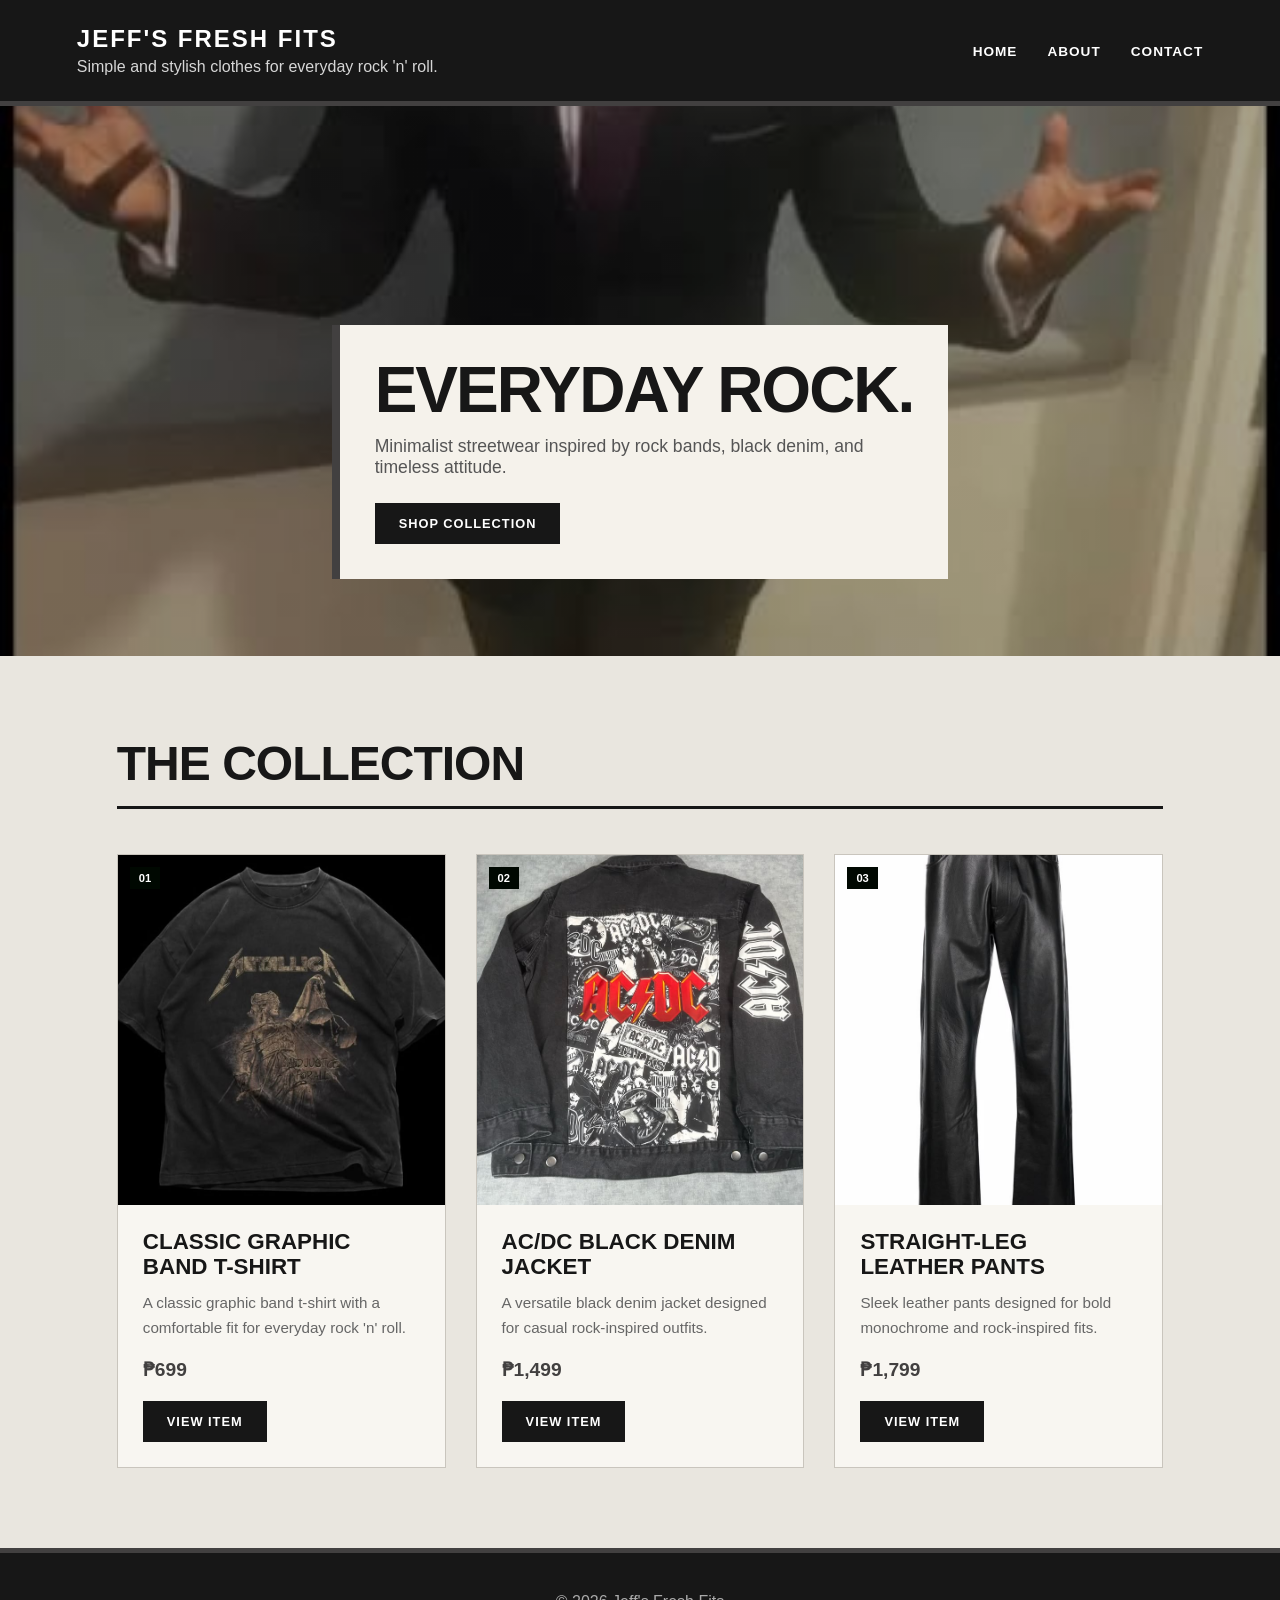
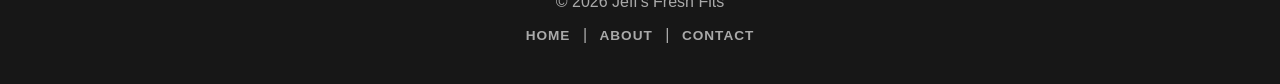
==== index.html @ e6da26e6 "fixed the classic band t shirt pic" ====
<!DOCTYPE html>
<html lang="en">

<head>
    <meta charset="UTF-8">
    <meta name="viewport" content="width=device-width, initial-scale=1.0">

    <title>Jeff's Fresh Fits</title>

    <style>
        * {
            margin: 0;
            padding: 0;
            box-sizing: border-box;
        }

        body {
            background: #e9e6df;
            color: #171717;
            font-family: Arial, Helvetica, sans-serif;
        }

        header {
            background: #171717;
            color: white;
            padding: 25px 6%;
            display: flex;
            align-items: center;
            justify-content: space-between;
            border-bottom: 5px solid #424040;
        }

        .brand h1 {
            font-size: 1.5rem;
            letter-spacing: 2px;
            text-transform: uppercase;
            margin:0
        }

        .brand p {
           text-align: center;
             color: #d6d6d6;
             margin: 5px 0 0;
             color:#d6d6d6
        }

        nav ul {
            list-style: none;
            display: flex;
            gap: 30px;
        }

        nav a {
            color: white;
            text-decoration: none;
            font-size: 0.85rem;
            font-weight: bold;
            text-transform: uppercase;
            letter-spacing: 1px;
        }

        nav a:hover {
            color: #424040;
        }
      
        .hero {
            min-height: 550px;
            background-image:
                linear-gradient(
                    rgba(0, 0, 0, 0.35),
                    rgba(0, 0, 0, 0.35)
                ),
                url("clothes.jpg");
            background-size: cover;
            background-position: center;
            display: flex;
            align-items: flex-end;
            padding: 6%;
            
        }

        .hero-text {
            background: #f5f2eb;
            margin: 0% auto;
            padding: 35px;
            max-width: 620px;
            border-left: 8px solid #424040;
        }

        .hero-text h2 {
            font-size: 4rem;
            line-height: 0.95;
            text-transform: uppercase;
            letter-spacing: -2px;
            margin-bottom: 15px;
        }

        .hero-text p {
            color: #555;
            font-size: 1.1rem;
            margin-bottom: 25px;
            max-width: 500px;
        }

        .btn {
            display: inline-block;

            background: #171717;
            color: white;

            padding: 13px 24px;

            text-decoration: none;

            text-transform: uppercase;
            font-size: 0.8rem;
            font-weight: bold;
            letter-spacing: 1px;

            transition: 0.2s;
        }

        .btn:hover {
            background: #424040;
        }


        main {
            max-width: 1200px;
            margin: auto;
            padding: 80px 6%;
        }

        .section-title {
            font-size: 3rem;
            text-transform: uppercase;
            letter-spacing: -1px;
            margin-bottom: 45px;
            border-bottom: 3px solid #171717;
            padding-bottom: 15px;
        }


        .products {
            display: grid;

            grid-template-columns:
                repeat(3, 1fr);

            gap: 30px;
        }

        .card {
            background: #f8f6f1;
            border: 1px solid #c9c5bd;
            position: relative;
            transition: 0.25s;
        }
        .card:hover {
            transform: translateY(-7px);
            box-shadow: 8px 8px 0 #424040;
        }
        .card::before {
            content: "01";
            position: absolute;
            top: 12px;
            left: 12px;
            background: #000801;
            color: white;
            padding: 5px 9px;
            font-size: 0.7rem;
            font-weight: bold;
            z-index: 2;
        }
        .card:nth-child(2)::before {
            content: "02";
        }
        .card:nth-child(3)::before {
            content: "03";
        }
        .card img {
            width: 100%;
            height: 350px;
            object-fit: cover;
            display: block;
        }
        .card-content {
            padding: 25px;
        }
        .card-content h3 {
            font-size: 1.4rem;
            text-transform: uppercase;
            line-height: 1.1;
            margin-bottom: 12px;
        }
        .card-content p {
            color: #666;
            font-size: 0.95rem;
            line-height: 1.6;
        }
        .price {
            color: #424040 !important;
            font-size: 1.2rem !important;
            font-weight: bold;
            margin: 15px 0 !important;
        }

        footer {
            background: #171717;
            color: #aaa;
            padding: 40px 6%;
            text-align: center;
            border-top: 5px solid #424040;
        }
        footer p {
            margin-bottom: 15px;
        }
        footer nav a {
            color: #aaa;
            margin: 0 8px;
        }
        footer nav a:hover {
            color: #424040;
        }

        @media (max-width: 800px) {

            header {
                flex-direction: column;
                gap: 20px;
            }
            .products {
                grid-template-columns: 1fr;
            }
            .hero {
                min-height: 450px;
                padding: 25px;
            }
            .hero-text {
                padding: 25px;
            }

            .hero-text h2 {
                font-size: 2.8rem;
            }

            .section-title {
                font-size: 2.2rem;
            }

        }

    </style>
</head>


<body>


<header>

    <div class="brand">
        <h1>Jeff's Fresh Fits</h1>
        <p>Simple and stylish clothes for everyday rock 'n' roll.</p>
    </div>

        <nav>

            <ul>

                <li><a href="index.html">Home</a></li>
                <li><a href="about.html">About</a></li>
                <li><a href="contact.html">Contact</a></li>

            </ul>

        </nav>

    </header>

    <section class="hero">

        <div class="hero-text">

            <h2>Everyday Rock.</h2>
            <p>
                Minimalist streetwear inspired by rock bands,
                black denim, and timeless attitude.
            </p>
            <a href="#shop" class="btn">
                Shop Collection
            </a>

        </div>

    </section>

    <main>

        <h2 class="section-title" id="shop">
            The Collection
        </h2>

        <section class="products">

            <article class="card">
                    <img src="images/band.jpg"
                    alt="Classic Graphic Band T-Shirt"
                >

                <div class="card-content">

                    <h3>
                        Classic Graphic Band T-Shirt
                    </h3>
                    <p>
                        A classic graphic band t-shirt with
                        a comfortable fit for everyday
                        rock 'n' roll.
                    </p>
                    <p class="price">
                        ₱699
                    </p>
                    <a href="products/graphic-band-shirt.html" class="btn">
                        View Item
                    </a>

                </div>

            </article>

            <article class="card">
                <img
                    src="images/Denim.jpg"
                    alt="AC/DC Black Denim Jacket"
                >
                <div class="card-content">
                    <h3>
                        AC/DC Black Denim Jacket
                    </h3>
                    <p>
                        A versatile black denim jacket
                        designed for casual rock-inspired
                        outfits.
                    </p>
                    <p class="price">
                        ₱1,499
                    </p>
                    <a href="products/acdc-denim-jacket.html" class="btn">
                        View Item
                    </a>

                </div>

            </article>

            <article class="card">

                <img
                    src="images/pants.jpg"
                    alt="Straight-Leg Leather Pants"
                >

                <div class="card-content">

                    <h3>
                        Straight-Leg Leather Pants
                    </h3>
                    <p>
                        Sleek leather pants designed for
                        bold monochrome and rock-inspired
                        fits.
                    </p>
                    <p class="price">
                        ₱1,799
                    </p>
                    <a href="products/leather-pants.html" class="btn">
                        View Item
                    </a>

                </div>

            </article>

        </section>

    </main>

    <footer>

        <p>
            © 2026 Jeff's Fresh Fits
        </p>

        <nav>
            <a href="index.html">Home</a> |
            <a href="about.html">About</a> |
            <a href="contact.html">Contact</a>
        </nav>

    </footer>
</body>
</html>
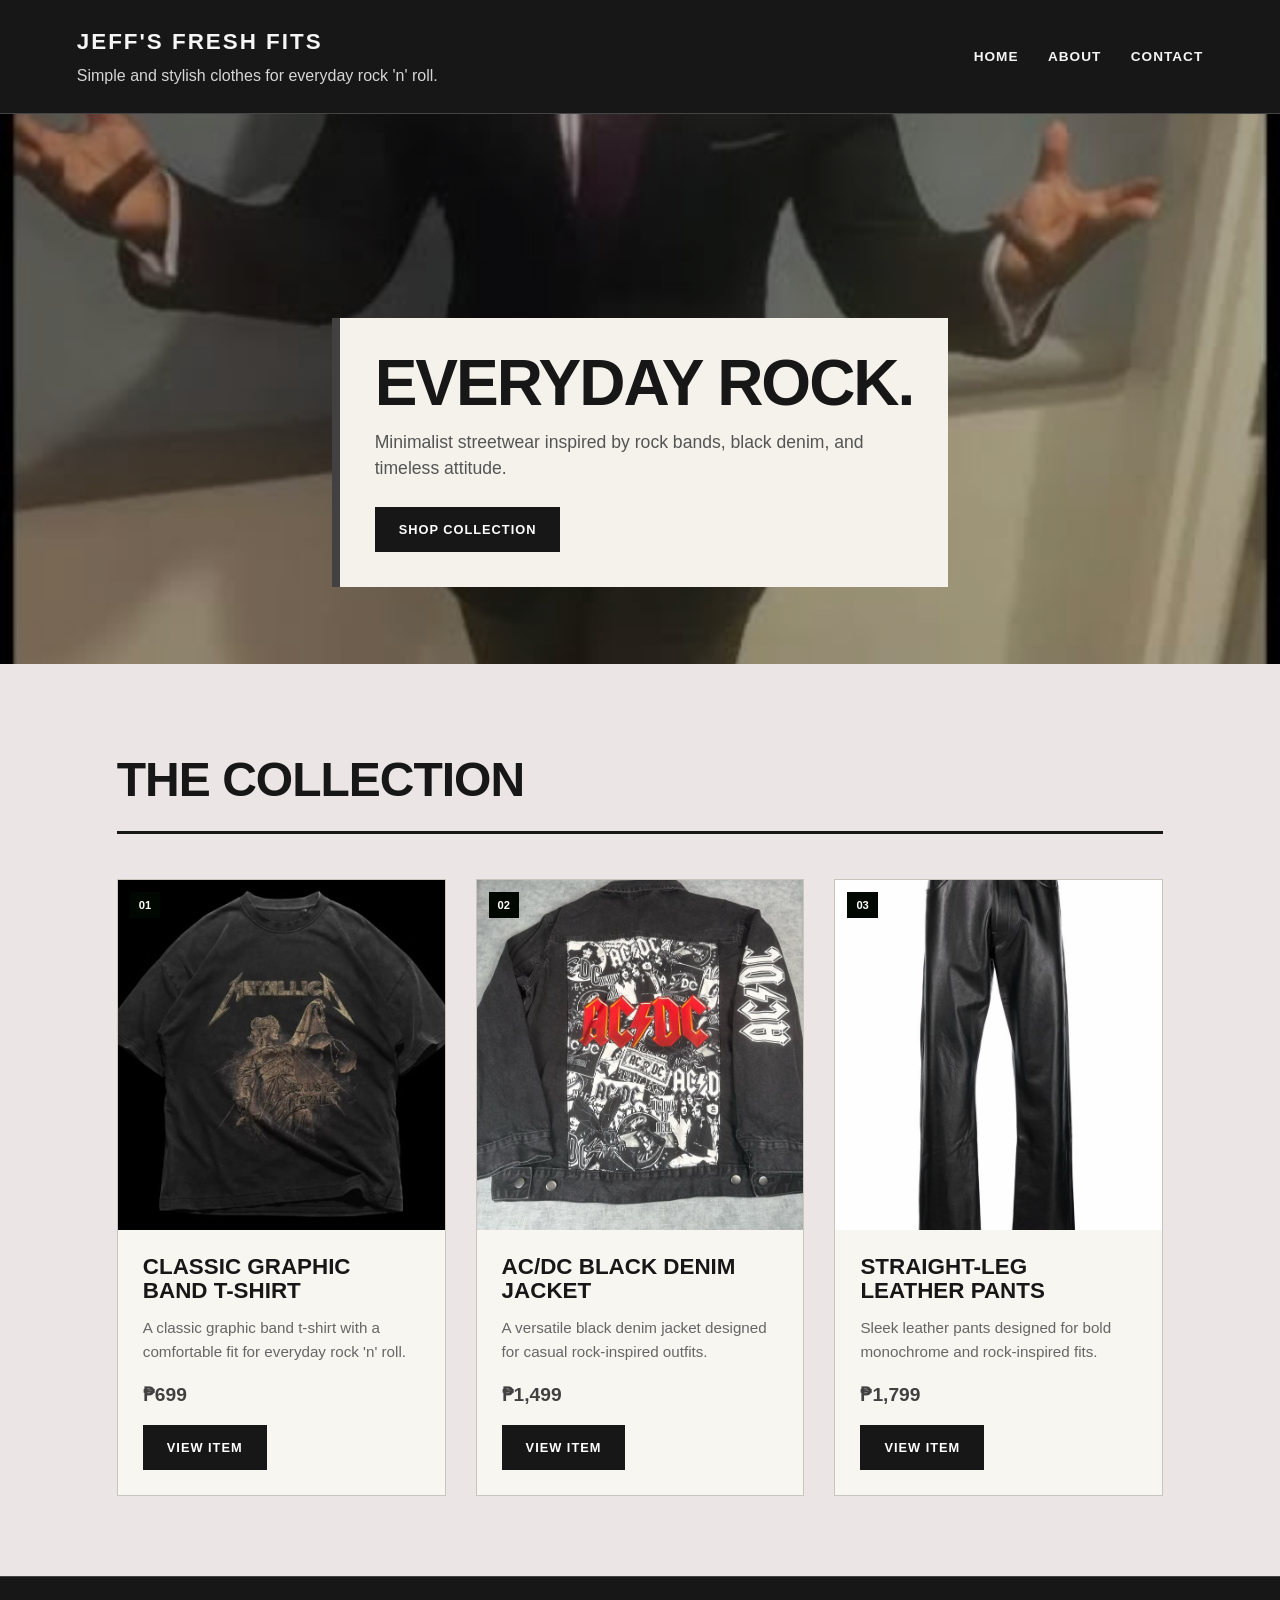
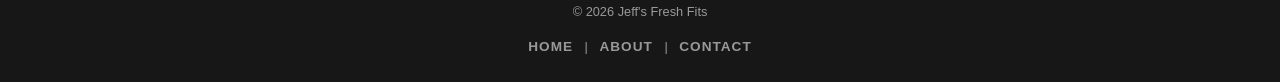
==== commit f3537ecd: "added stylesheet and transferred all css in the stylesheet" ====
--- a/index.html
+++ b/index.html
@@ -6,251 +6,9 @@
     <meta name="viewport" content="width=device-width, initial-scale=1.0">
 
     <title>Jeff's Fresh Fits</title>
+    
+    <link rel="stylesheet" href="style.css">
 
-    <style>
-        * {
-            margin: 0;
-            padding: 0;
-            box-sizing: border-box;
-        }
-
-        body {
-            background: #e9e6df;
-            color: #171717;
-            font-family: Arial, Helvetica, sans-serif;
-        }
-
-        header {
-            background: #171717;
-            color: white;
-            padding: 25px 6%;
-            display: flex;
-            align-items: center;
-            justify-content: space-between;
-            border-bottom: 5px solid #424040;
-        }
-
-        .brand h1 {
-            font-size: 1.5rem;
-            letter-spacing: 2px;
-            text-transform: uppercase;
-            margin:0
-        }
-
-        .brand p {
-           text-align: center;
-             color: #d6d6d6;
-             margin: 5px 0 0;
-             color:#d6d6d6
-        }
-
-        nav ul {
-            list-style: none;
-            display: flex;
-            gap: 30px;
-        }
-
-        nav a {
-            color: white;
-            text-decoration: none;
-            font-size: 0.85rem;
-            font-weight: bold;
-            text-transform: uppercase;
-            letter-spacing: 1px;
-        }
-
-        nav a:hover {
-            color: #424040;
-        }
-      
-        .hero {
-            min-height: 550px;
-            background-image:
-                linear-gradient(
-                    rgba(0, 0, 0, 0.35),
-                    rgba(0, 0, 0, 0.35)
-                ),
-                url("clothes.jpg");
-            background-size: cover;
-            background-position: center;
-            display: flex;
-            align-items: flex-end;
-            padding: 6%;
-            
-        }
-
-        .hero-text {
-            background: #f5f2eb;
-            margin: 0% auto;
-            padding: 35px;
-            max-width: 620px;
-            border-left: 8px solid #424040;
-        }
-
-        .hero-text h2 {
-            font-size: 4rem;
-            line-height: 0.95;
-            text-transform: uppercase;
-            letter-spacing: -2px;
-            margin-bottom: 15px;
-        }
-
-        .hero-text p {
-            color: #555;
-            font-size: 1.1rem;
-            margin-bottom: 25px;
-            max-width: 500px;
-        }
-
-        .btn {
-            display: inline-block;
-
-            background: #171717;
-            color: white;
-
-            padding: 13px 24px;
-
-            text-decoration: none;
-
-            text-transform: uppercase;
-            font-size: 0.8rem;
-            font-weight: bold;
-            letter-spacing: 1px;
-
-            transition: 0.2s;
-        }
-
-        .btn:hover {
-            background: #424040;
-        }
-
-
-        main {
-            max-width: 1200px;
-            margin: auto;
-            padding: 80px 6%;
-        }
-
-        .section-title {
-            font-size: 3rem;
-            text-transform: uppercase;
-            letter-spacing: -1px;
-            margin-bottom: 45px;
-            border-bottom: 3px solid #171717;
-            padding-bottom: 15px;
-        }
-
-
-        .products {
-            display: grid;
-
-            grid-template-columns:
-                repeat(3, 1fr);
-
-            gap: 30px;
-        }
-
-        .card {
-            background: #f8f6f1;
-            border: 1px solid #c9c5bd;
-            position: relative;
-            transition: 0.25s;
-        }
-        .card:hover {
-            transform: translateY(-7px);
-            box-shadow: 8px 8px 0 #424040;
-        }
-        .card::before {
-            content: "01";
-            position: absolute;
-            top: 12px;
-            left: 12px;
-            background: #000801;
-            color: white;
-            padding: 5px 9px;
-            font-size: 0.7rem;
-            font-weight: bold;
-            z-index: 2;
-        }
-        .card:nth-child(2)::before {
-            content: "02";
-        }
-        .card:nth-child(3)::before {
-            content: "03";
-        }
-        .card img {
-            width: 100%;
-            height: 350px;
-            object-fit: cover;
-            display: block;
-        }
-        .card-content {
-            padding: 25px;
-        }
-        .card-content h3 {
-            font-size: 1.4rem;
-            text-transform: uppercase;
-            line-height: 1.1;
-            margin-bottom: 12px;
-        }
-        .card-content p {
-            color: #666;
-            font-size: 0.95rem;
-            line-height: 1.6;
-        }
-        .price {
-            color: #424040 !important;
-            font-size: 1.2rem !important;
-            font-weight: bold;
-            margin: 15px 0 !important;
-        }
-
-        footer {
-            background: #171717;
-            color: #aaa;
-            padding: 40px 6%;
-            text-align: center;
-            border-top: 5px solid #424040;
-        }
-        footer p {
-            margin-bottom: 15px;
-        }
-        footer nav a {
-            color: #aaa;
-            margin: 0 8px;
-        }
-        footer nav a:hover {
-            color: #424040;
-        }
-
-        @media (max-width: 800px) {
-
-            header {
-                flex-direction: column;
-                gap: 20px;
-            }
-            .products {
-                grid-template-columns: 1fr;
-            }
-            .hero {
-                min-height: 450px;
-                padding: 25px;
-            }
-            .hero-text {
-                padding: 25px;
-            }
-
-            .hero-text h2 {
-                font-size: 2.8rem;
-            }
-
-            .section-title {
-                font-size: 2.2rem;
-            }
-
-        }
-
-    </style>
 </head>
 
 
--- a/style.css
+++ b/style.css
@@ -0,0 +1,879 @@
+/* VARIABLES */
+
+:root {
+    --brand-color: #c7a77b;
+    --dark-ink: #171717;
+    --muted-grey: #999999;
+    --light-background: #ebe5e5;
+    --card-background: #1c1c1c;
+    --border-color: #444444;
+    --light-text: #f5f5f5;
+}
+
+
+/*BASE STYLES */
+
+* {
+    box-sizing: border-box;
+    margin: 0;
+    padding: 0;
+}
+
+html {
+    line-height: 1.5;
+}
+
+body {
+    margin: 0;
+    font-family: Arial, Helvetica, sans-serif;
+    background: var(--light-background);
+    color: var(--dark-ink);
+}
+
+img {
+    max-width: 100%;
+}
+
+a {
+    text-decoration: none;
+}
+
+
+/*HEADER & NAVIGATION*/
+
+header {
+    background: var(--dark-ink);
+    color: var(--light-text);
+    padding: 25px 6%;
+    border-bottom: 1px solid var(--border-color);
+    display: flex;
+    justify-content: space-between;
+    align-items: center;
+}
+
+header h1,
+.brand h1 {
+    margin: 0;
+    font-size: 1.4rem;
+    letter-spacing: 2px;
+    text-transform: uppercase;
+}
+
+.brand p {
+    text-align: center;
+    color: #d6d6d6;
+    margin: 5px 0 0;
+}
+
+nav ul {
+    list-style: none;
+    padding: 0;
+    margin: 0;
+}
+
+nav li {
+    display: inline-block;
+    margin-left: 25px;
+}
+
+nav a {
+    color: var(--light-text);
+    text-decoration: none;
+    font-size: 0.85rem;
+    font-weight: bold;
+    letter-spacing: 1px;
+    text-transform: uppercase;
+}
+
+nav a:hover {
+    color: var(--brand-color);
+}
+
+
+/* MAIN LAYOUT*/
+
+main {
+    max-width: 1200px;
+    margin: 0 auto;
+    padding: 80px 6%;
+}
+
+
+/*HOME PAGE*/
+
+.hero {
+    min-height: 550px;
+    background-image:
+        linear-gradient(
+            rgba(0, 0, 0, 0.35),
+            rgba(0, 0, 0, 0.35)
+        ),
+        url("clothes.jpg");
+    background-size: cover;
+    background-position: center;
+    display: flex;
+    align-items: flex-end;
+    padding: 6%;
+}
+
+.hero-text {
+    background: #f5f2eb;
+    margin: 0 auto;
+    padding: 35px;
+    max-width: 620px;
+    border-left: 8px solid #424040;
+}
+
+.hero-text h2 {
+    font-size: 4rem;
+    line-height: 0.95;
+    text-transform: uppercase;
+    letter-spacing: -2px;
+    margin-bottom: 15px;
+}
+
+.hero-text p {
+    color: #555;
+    font-size: 1.1rem;
+    margin-bottom: 25px;
+    max-width: 500px;
+}
+
+.btn {
+    display: inline-block;
+    background: var(--dark-ink);
+    color: white;
+    padding: 13px 24px;
+    text-decoration: none;
+    text-transform: uppercase;
+    font-size: 0.8rem;
+    font-weight: bold;
+    letter-spacing: 1px;
+    transition: 0.2s;
+}
+
+.btn:hover {
+    background: #424040;
+}
+
+.section-title {
+    font-size: 3rem;
+    text-transform: uppercase;
+    letter-spacing: -1px;
+    margin-bottom: 45px;
+    border-bottom: 3px solid var(--dark-ink);
+    padding-bottom: 15px;
+}
+
+
+/*PRODUCT CARDS */
+
+.products {
+    margin-top: 30px;
+}
+
+.products h2 {
+    text-align: center;
+    font-size: 2.5rem;
+    text-transform: uppercase;
+    letter-spacing: 3px;
+    margin-bottom: 40px;
+}
+
+.products .card {
+    background: #f8f6f1;
+    border: 1px solid #c9c5bd;
+    position: relative;
+    transition: 0.25s;
+}
+
+.products {
+    display: grid;
+    grid-template-columns: repeat(3, 1fr);
+    gap: 30px;
+}
+
+.card:hover {
+    transform: translateY(-7px);
+    box-shadow: 8px 8px 0 #424040;
+}
+
+.card::before {
+    content: "01";
+    position: absolute;
+    top: 12px;
+    left: 12px;
+    background: #000801;
+    color: white;
+    padding: 5px 9px;
+    font-size: 0.7rem;
+    font-weight: bold;
+    z-index: 2;
+}
+
+.card:nth-child(2)::before {
+    content: "02";
+}
+
+.card:nth-child(3)::before {
+    content: "03";
+}
+
+.card img {
+    width: 100%;
+    height: 350px;
+    object-fit: cover;
+    display: block;
+}
+
+.card-content {
+    padding: 25px;
+}
+
+.card-content h3 {
+    font-size: 1.4rem;
+    text-transform: uppercase;
+    line-height: 1.1;
+    margin-bottom: 12px;
+}
+
+.card-content p {
+    color: #666;
+    font-size: 0.95rem;
+    line-height: 1.6;
+}
+
+.price {
+    color: #424040 !important;
+    font-size: 1.2rem !important;
+    font-weight: bold;
+    margin: 15px 0 !important;
+}
+
+
+/*ABOUT PAGE*/
+
+.intro {
+    text-align: center;
+    margin-bottom: 70px;
+}
+
+.intro h2 {
+    font-size: 4rem;
+    letter-spacing: 4px;
+    text-transform: uppercase;
+    margin-bottom: 15px;
+    color: #141414;
+}
+
+.intro p {
+    color: #141414;
+    font-size: 1rem;
+    letter-spacing: 1px;
+}
+
+.about-me {
+    display: grid;
+    grid-template-columns: 40% 60%;
+    background: var(--card-background);
+    border: 1px solid var(--border-color);
+    margin-bottom: 60px;
+}
+
+.photo {
+    padding: 25px;
+}
+
+.photo img {
+    width: 100%;
+    height: 500px;
+    object-fit: cover;
+    object-position: center;
+    display: block;
+}
+
+.bio {
+    padding: 25px;
+}
+
+.bio h3 {
+    font-size: 2rem;
+    text-transform: uppercase;
+    letter-spacing: 2px;
+    margin-bottom: 20px;
+    color: var(--light-text);
+}
+
+.bio p {
+    color: #aaa;
+    line-height: 1.8;
+    margin-bottom: 15px;
+}
+
+.story {
+    background: var(--card-background);
+    border: 1px solid var(--border-color);
+    padding: 50px;
+    margin-bottom: 50px;
+}
+
+.story h3 {
+    font-size: 1.5rem;
+    text-transform: uppercase;
+    letter-spacing: 2px;
+    margin-bottom: 20px;
+    color: var(--light-text);
+}
+
+.story p {
+    color: #aaa;
+    line-height: 1.8;
+    margin-bottom: 15px;
+}
+
+.values {
+    display: grid;
+    grid-template-columns: repeat(3, 1fr);
+    gap: 20px;
+}
+
+.value {
+    border-top: 1px solid #555;
+    padding: 25px 10px;
+}
+
+.value h3 {
+    font-size: 1rem;
+    text-transform: uppercase;
+    letter-spacing: 2px;
+    margin-bottom: 12px;
+}
+
+.value p {
+    color: #999;
+    line-height: 1.6;
+    font-size: 0.9rem;
+}
+
+.closing {
+    text-align: center;
+    margin-top: 80px;
+    padding: 50px 20px;
+    border-top: 1px solid #333;
+}
+
+.closing h3 {
+    font-size: 1.7rem;
+    text-transform: uppercase;
+    letter-spacing: 2px;
+    margin-bottom: 15px;
+}
+
+.closing p {
+    color: #999;
+    max-width: 600px;
+    margin: 0 auto 25px;
+    line-height: 1.6;
+}
+
+.closing a {
+    display: inline-block;
+    background: #f2f2f2;
+    color: var(--dark-ink);
+    padding: 13px 25px;
+    font-size: 0.8rem;
+    font-weight: bold;
+    letter-spacing: 1px;
+}
+
+.closing a:hover {
+    background: #ccc;
+}
+
+
+/*CONTACT PAGE*/
+
+.contact-card {
+    background: var(--card-background);
+    border: 1px solid var(--border-color);
+    padding: 50px;
+    max-width: 800px;
+    margin: 0 auto;
+    color: var(--light-text);
+}
+
+.contact-card h3 {
+    font-size: 1.4rem;
+    text-transform: uppercase;
+    letter-spacing: 2px;
+    margin-bottom: 10px;
+}
+
+.contact-card .description {
+    color: var(--muted-grey);
+    line-height: 1.6;
+    margin-bottom: 35px;
+}
+
+.details {
+    display: grid;
+    grid-template-columns: 1fr 1fr;
+    gap: 25px;
+}
+
+.detail {
+    border-top: 1px solid #f3f0f0;
+    padding-top: 18px;
+}
+
+.detail h4 {
+    font-size: 0.75rem;
+    letter-spacing: 2px;
+    color: var(--muted-grey);
+    margin-bottom: 8px;
+    text-transform: uppercase;
+}
+
+.detail p {
+    font-size: 1rem;
+}
+
+.detail a {
+    color: white;
+    text-decoration: none;
+}
+
+.detail a:hover {
+    color: #aaa;
+}
+
+.message {
+    text-align: center;
+    margin-top: 100px;
+    padding: 45px 20px;
+    border-top: 1px solid #333;
+}
+
+.message h3 {
+    font-size: 1.5rem;
+    color: #202020;
+    text-transform: uppercase;
+    letter-spacing: 2px;
+    margin-bottom: 15px;
+}
+
+.message p {
+    color: #202020;
+    line-height: 1.6;
+    max-width: 600px;
+    margin: 0 auto 25px;
+}
+
+.message a {
+    display: inline-block;
+    background: var(--dark-ink);
+    color: #f7f4f4;
+    text-decoration: none;
+    padding: 13px 25px;
+    font-size: 0.8rem;
+    font-weight: bold;
+    letter-spacing: 1px;
+}
+
+.message a:hover {
+    background: #474646;
+}
+
+
+/*FORMS*/
+
+form {
+    max-width: 700px;
+    margin: 40px auto;
+}
+
+fieldset {
+    background: var(--card-background);
+    border: 1px solid var(--border-color);
+    padding: 50px 35px 35px;
+}
+
+legend {
+    color: white;
+    background: var(--card-background);
+    padding: 0 10px;
+    font-size: 1.1rem;
+    font-weight: bold;
+    letter-spacing: 2px;
+    text-transform: uppercase;
+}
+
+label {
+    display: block;
+    color: white;
+    font-size: 0.85rem;
+    font-weight: bold;
+    letter-spacing: 1px;
+    margin-top: 20px;
+    margin-bottom: 8px;
+}
+
+input,
+select,
+textarea {
+    width: 100%;
+    padding: 13px;
+    border: 1px solid #555;
+    background: #f5f5f5;
+    color: var(--dark-ink);
+    font-family: Arial, Helvetica, sans-serif;
+    font-size: 0.95rem;
+}
+
+textarea {
+    resize: vertical;
+    min-height: 150px;
+}
+
+button {
+    margin-top: 25px;
+    padding: 14px 28px;
+    background: #f2f2f2;
+    color: var(--dark-ink);
+    border: none;
+    font-size: 0.8rem;
+    font-weight: bold;
+    letter-spacing: 1px;
+    cursor: pointer;
+}
+
+button:hover {
+    background: #ccc;
+}
+
+
+/*PRODUCT DETAIL PAGES*/
+
+.product-intro {
+    text-align: center;
+    margin-bottom: 50px;
+}
+
+.product-intro h2 {
+    font-size: 3.5rem;
+    letter-spacing: 4px;
+    text-transform: uppercase;
+    margin-bottom: 15px;
+}
+
+.product-intro p {
+    color: #555;
+    letter-spacing: 1px;
+}
+
+.product-photo {
+    margin-bottom: 50px;
+}
+
+.product-photo img {
+    width: 100%;
+    height: 550px;
+    object-fit: cover;
+    display: block;
+}
+
+.description {
+    max-width: 750px;
+    margin: 0 auto 60px;
+}
+
+.description h2,
+.details h2 {
+    font-size: 1.5rem;
+    text-transform: uppercase;
+    letter-spacing: 2px;
+    margin-bottom: 20px;
+}
+
+.description p {
+    color: #555;
+    line-height: 1.9;
+    margin-bottom: 18px;
+}
+
+.details {
+    display: block;
+    margin-bottom: 60px;
+}
+
+.details h2 {
+    font-size: 1.5rem;
+    text-transform: uppercase;
+    letter-spacing: 2px;
+    margin-bottom: 25px;
+}
+
+table {
+    width: 100%;
+    border-collapse: collapse;
+    background: white;
+}
+
+th,
+td {
+    border: 1px solid #bbb;
+    padding: 18px;
+    text-align: left;
+}
+
+th {
+    background: var(--dark-ink);
+    color: white;
+    text-transform: uppercase;
+    letter-spacing: 1px;
+    font-size: 0.8rem;
+}
+
+td {
+    color: #444;
+}
+
+.back {
+    text-align: center;
+    border-top: 1px solid #aaa;
+    padding-top: 40px;
+}
+
+.back a {
+    display: inline-block;
+    background: var(--dark-ink);
+    color: white;
+    text-decoration: none;
+    padding: 13px 25px;
+    font-size: 0.8rem;
+    font-weight: bold;
+    letter-spacing: 1px;
+}
+
+.back a:hover {
+    background: #444;
+}
+
+
+/*ORDER FORM*/
+
+.order-form {
+    max-width: 850px;
+    margin: 70px auto 40px;
+    padding: 50px;
+    background: var(--card-background);
+    border: 1px solid var(--border-color);
+}
+
+.order-form h2 {
+    color: var(--light-text);
+    font-size: 1.8rem;
+    text-transform: uppercase;
+    letter-spacing: 2px;
+    margin-bottom: 12px;
+}
+
+.order-form > p {
+    color: var(--muted-grey);
+    line-height: 1.7;
+    margin-bottom: 35px;
+}
+
+.order-form > form > label {
+    display: block;
+    color: var(--light-text);
+    font-size: 0.85rem;
+    font-weight: bold;
+    letter-spacing: 1px;
+    margin-bottom: 8px;
+    margin-top: 25px;
+}
+
+.order-form input[type="number"],
+.order-form input[type="email"] {
+    width: 100%;
+    padding: 13px;
+    background: #f5f5f5;
+    color: var(--dark-ink);
+    border: 1px solid #555;
+    font-family: Arial, Helvetica, sans-serif;
+}
+
+.order-form fieldset {
+    border: 1px solid var(--border-color);
+    padding: 25px;
+    margin-top: 30px;
+}
+
+.order-form legend {
+    color: var(--light-text);
+    padding: 0 10px;
+    font-size: 0.9rem;
+    font-weight: bold;
+    text-transform: uppercase;
+    letter-spacing: 1px;
+}
+
+.order-form fieldset label {
+    display: block;
+    color: #aaa;
+    margin: 15px 0;
+    line-height: 1.5;
+}
+
+.order-form input[type="radio"],
+.order-form input[type="checkbox"] {
+    width: auto;
+    margin-right: 10px;
+    accent-color: #f2f2f2;
+}
+
+.order-form input:focus,
+.order-form select:focus,
+.order-form textarea:focus {
+    outline: 2px solid #999;
+}
+
+.order-form button {
+    margin-top: 30px;
+    padding: 14px 25px;
+    background: #f2f2f2;
+    color: var(--dark-ink);
+    border: none;
+    font-size: 0.8rem;
+    font-weight: bold;
+    letter-spacing: 1px;
+    text-transform: uppercase;
+    cursor: pointer;
+}
+
+.order-form button:hover {
+    background: #ccc;
+}
+
+
+/*FOOTER*/
+
+footer {
+    background: var(--dark-ink);
+    color: var(--muted-grey);
+    text-align: center;
+    padding: 25px;
+    border-top: 1px solid var(--border-color);
+    font-size: 0.8rem;
+}
+
+footer p {
+    margin-bottom: 15px;
+}
+
+footer nav a {
+    color: var(--muted-grey);
+    margin: 0 8px;
+}
+
+footer nav a:hover {
+    color: var(--brand-color);
+}
+
+
+/*RESPONSIVE DESIGN*/
+
+@media (max-width: 800px) {
+    header {
+        flex-direction: column;
+        gap: 20px;
+    }
+
+    .products {
+        grid-template-columns: 1fr;
+    }
+
+    .hero {
+        min-height: 450px;
+        padding: 25px;
+    }
+
+    .hero-text {
+        padding: 25px;
+    }
+
+    .hero-text h2 {
+        font-size: 2.8rem;
+    }
+
+    .section-title {
+        font-size: 2.2rem;
+    }
+}
+
+@media (max-width: 700px) {
+    header {
+        padding: 20px;
+        flex-direction: column;
+        gap: 20px;
+    }
+
+    nav ul {
+        text-align: center;
+    }
+
+    nav li {
+        margin-left: 10px;
+        margin-right: 10px;
+    }
+
+    main {
+        padding: 50px 20px;
+    }
+
+    .products h2 {
+        font-size: 2rem;
+    }
+
+    .intro h2 {
+        font-size: 2.7rem;
+    }
+
+    .contact-card {
+        padding: 30px;
+    }
+
+    .details {
+        grid-template-columns: 1fr;
+    }
+
+    .about-me {
+        grid-template-columns: 1fr;
+    }
+
+    .photo img {
+        height: 400px;
+    }
+
+    .story {
+        padding: 30px;
+    }
+
+    .values {
+        grid-template-columns: 1fr;
+    }
+
+    .product-intro h2 {
+        font-size: 2.5rem;
+    }
+
+    .product-photo img {
+        height: 400px;
+    }
+
+    .order-form {
+        padding: 30px 20px;
+        margin: 50px 20px 30px;
+    }
+}
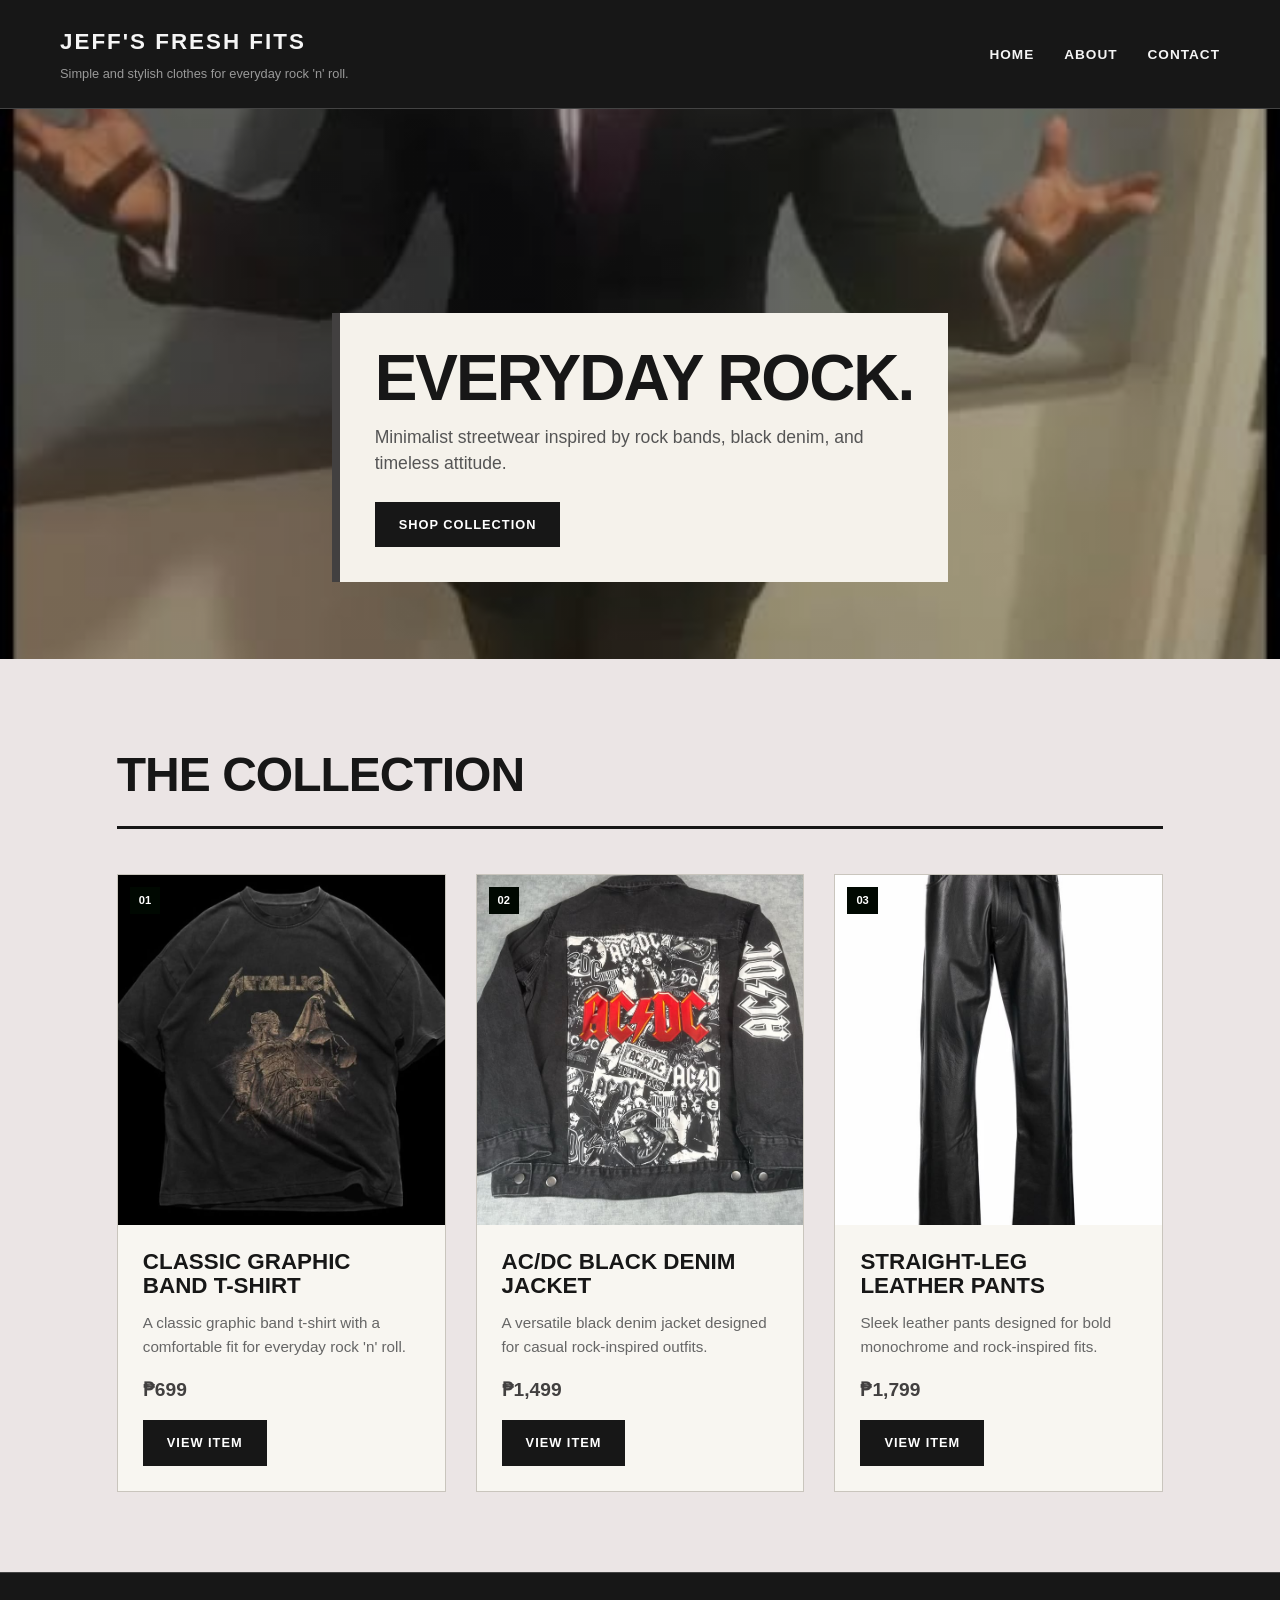
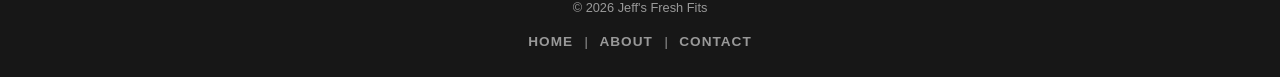
==== commit d3256f02: "changed header with flexbox" ====
--- a/index.html
+++ b/index.html
@@ -15,7 +15,7 @@
 <body>
 
 
-<header>
+<header class="site-header">
 
     <div class="brand">
         <h1>Jeff's Fresh Fits</h1>
@@ -34,7 +34,7 @@
 
         </nav>
 
-    </header>
+</header>
 
     <section class="hero">
 
--- a/style.css
+++ b/style.css
@@ -1,6 +1,7 @@
 /* VARIABLES */
 
 :root {
+    --brand: #f3ede5;
     --brand-color: #c7a77b;
     --dark-ink: #171717;
     --muted-grey: #999999;
@@ -72,7 +73,6 @@
 }
 
 nav li {
-    display: inline-block;
     margin-left: 25px;
 }
 
@@ -90,7 +90,7 @@
 }
 
 
-/* MAIN LAYOUT*/
+/*MAIN LAYOUT*/
 
 main {
     max-width: 1200px;
@@ -396,6 +396,7 @@
 .contact-card {
     background: var(--card-background);
     border: 1px solid var(--border-color);
+    border-radius: 12px;
     padding: 50px;
     max-width: 800px;
     margin: 0 auto;
@@ -495,11 +496,12 @@
 fieldset {
     background: var(--card-background);
     border: 1px solid var(--border-color);
-    padding: 50px 35px 35px;
+    border-radius: 12px;
+    padding: 40px 35px 35px;
 }
 
 legend {
-    color: white;
+    color: var(--brand);
     background: var(--card-background);
     padding: 0 10px;
     font-size: 1.1rem;
@@ -510,7 +512,7 @@
 
 label {
     display: block;
-    color: white;
+    color: var(--light-text);
     font-size: 0.85rem;
     font-weight: bold;
     letter-spacing: 1px;
@@ -522,35 +524,44 @@
 select,
 textarea {
     width: 100%;
-    padding: 13px;
-    border: 1px solid #555;
-    background: #f5f5f5;
+    padding: 14px 15px;
+    border: 1px solid var(--border-color);
+    border-radius: 6px;
+    background: var(--light-text);
     color: var(--dark-ink);
     font-family: Arial, Helvetica, sans-serif;
     font-size: 0.95rem;
 }
 
 textarea {
+    min-height: 150px;
     resize: vertical;
-    min-height: 150px;
+}
+
+input:focus,
+select:focus,
+textarea:focus {
+    outline: 3px solid var(--brand);
+    outline-offset: 2px;
 }
 
 button {
     margin-top: 25px;
     padding: 14px 28px;
-    background: #f2f2f2;
+    background: var(--brand);
     color: var(--dark-ink);
     border: none;
+    border-radius: 6px;
     font-size: 0.8rem;
     font-weight: bold;
     letter-spacing: 1px;
+    text-transform: uppercase;
     cursor: pointer;
 }
 
 button:hover {
-    background: #ccc;
-}
-
+    background: var(--light-text);
+}
 
 /*PRODUCT DETAIL PAGES*/
 
@@ -567,7 +578,7 @@
 }
 
 .product-intro p {
-    color: #555;
+    color: var(--muted-grey);
     letter-spacing: 1px;
 }
 
@@ -596,7 +607,7 @@
 }
 
 .description p {
-    color: #555;
+    color: var(--muted-grey);
     line-height: 1.9;
     margin-bottom: 18px;
 }
@@ -616,38 +627,38 @@
 table {
     width: 100%;
     border-collapse: collapse;
-    background: white;
+    background: var(--light-text);
 }
 
 th,
 td {
-    border: 1px solid #bbb;
+    border: 1px solid var(--border-color);
     padding: 18px;
     text-align: left;
 }
 
 th {
     background: var(--dark-ink);
-    color: white;
+    color: var(--light-text);
     text-transform: uppercase;
     letter-spacing: 1px;
     font-size: 0.8rem;
 }
 
 td {
-    color: #444;
+    color: var(--dark-ink);
 }
 
 .back {
     text-align: center;
-    border-top: 1px solid #aaa;
+    border-top: 1px solid var(--border-color);
     padding-top: 40px;
 }
 
 .back a {
     display: inline-block;
     background: var(--dark-ink);
-    color: white;
+    color: var(--light-text);
     text-decoration: none;
     padding: 13px 25px;
     font-size: 0.8rem;
@@ -656,9 +667,8 @@
 }
 
 .back a:hover {
-    background: #444;
-}
-
+    background: var(--brand);
+}
 
 /*ORDER FORM*/
 
@@ -781,6 +791,62 @@
     color: var(--brand-color);
 }
 
+/*SITE HEADER*/
+
+.site-header {
+    background: var(--dark-ink);
+    color: var(--light-text);
+    padding: 25px 60px;
+    border-bottom: 1px solid var(--border-color);
+
+    display: flex;
+    justify-content: space-between;
+    align-items: center;
+}
+
+/*SHOP BRAND*/
+
+.brand h1 {
+    margin: 0;
+    color: var(--light-text);
+    font-size: 1.4rem;
+    letter-spacing: 2px;
+    text-transform: uppercase;
+}
+
+.brand p {
+    margin: 5px 0 0;
+    color: var(--muted-grey);
+    font-size: 0.8rem;
+}
+
+/*NAVIGATION*/
+
+.site-header nav ul {
+    list-style: none;
+    padding: 0;
+    margin: 0;
+
+    display: flex;
+    gap: 30px;
+}
+
+.site-header nav li {
+    margin: 0;
+}
+
+.site-header nav a {
+    color: var(--light-text);
+    text-decoration: none;
+    font-size: 0.85rem;
+    font-weight: bold;
+    letter-spacing: 1px;
+    text-transform: uppercase;
+}
+
+.site-header nav a:hover {
+    color: var(--brand);
+}
 
 /*RESPONSIVE DESIGN*/
 
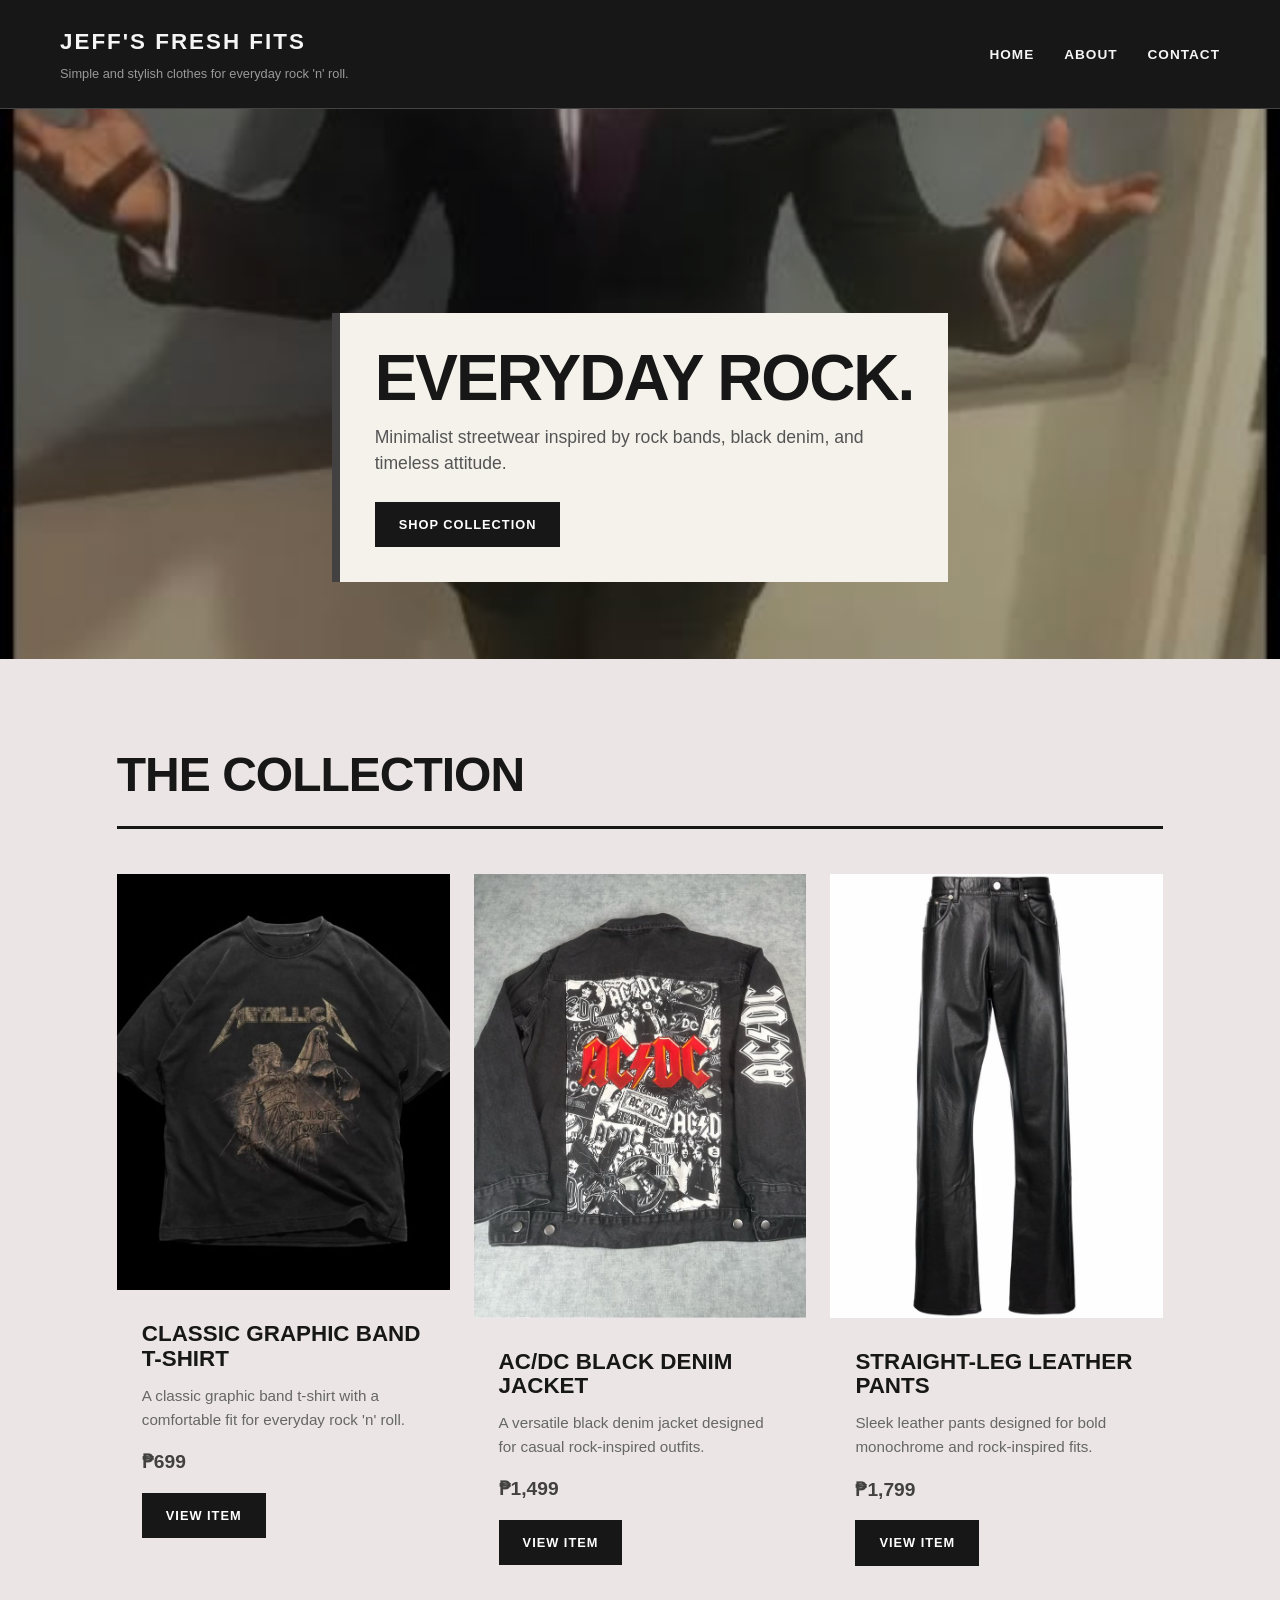
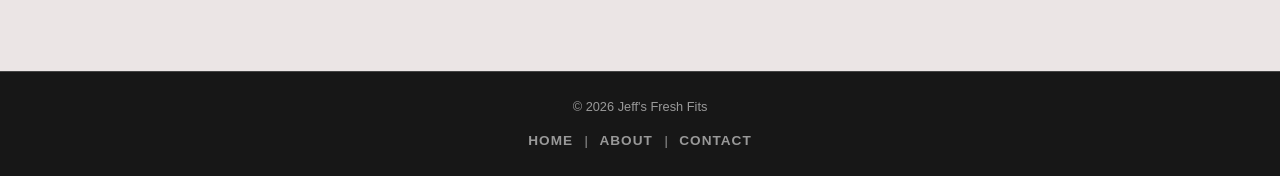
==== commit 1fa8c782: "added product grid and product card" ====
--- a/index.html
+++ b/index.html
@@ -59,9 +59,9 @@
             The Collection
         </h2>
 
-        <section class="products">
+        <section class="product-grid">
 
-            <article class="card">
+            <article class="product-card">
                     <img src="images/band.jpg"
                     alt="Classic Graphic Band T-Shirt"
                 >
@@ -87,7 +87,7 @@
 
             </article>
 
-            <article class="card">
+            <article class="product-card">
                 <img
                     src="images/Denim.jpg"
                     alt="AC/DC Black Denim Jacket"
@@ -112,7 +112,7 @@
 
             </article>
 
-            <article class="card">
+            <article class="product-card">
 
                 <img
                     src="images/pants.jpg"
--- a/style.css
+++ b/style.css
@@ -593,6 +593,16 @@
     display: block;
 }
 
+.product-grid {
+  display: flex;
+  flex-wrap: wrap;
+  gap: 24px;
+}
+
+.product-card {
+  flex: 1 1 240px;
+}
+
 .description {
     max-width: 750px;
     margin: 0 auto 60px;
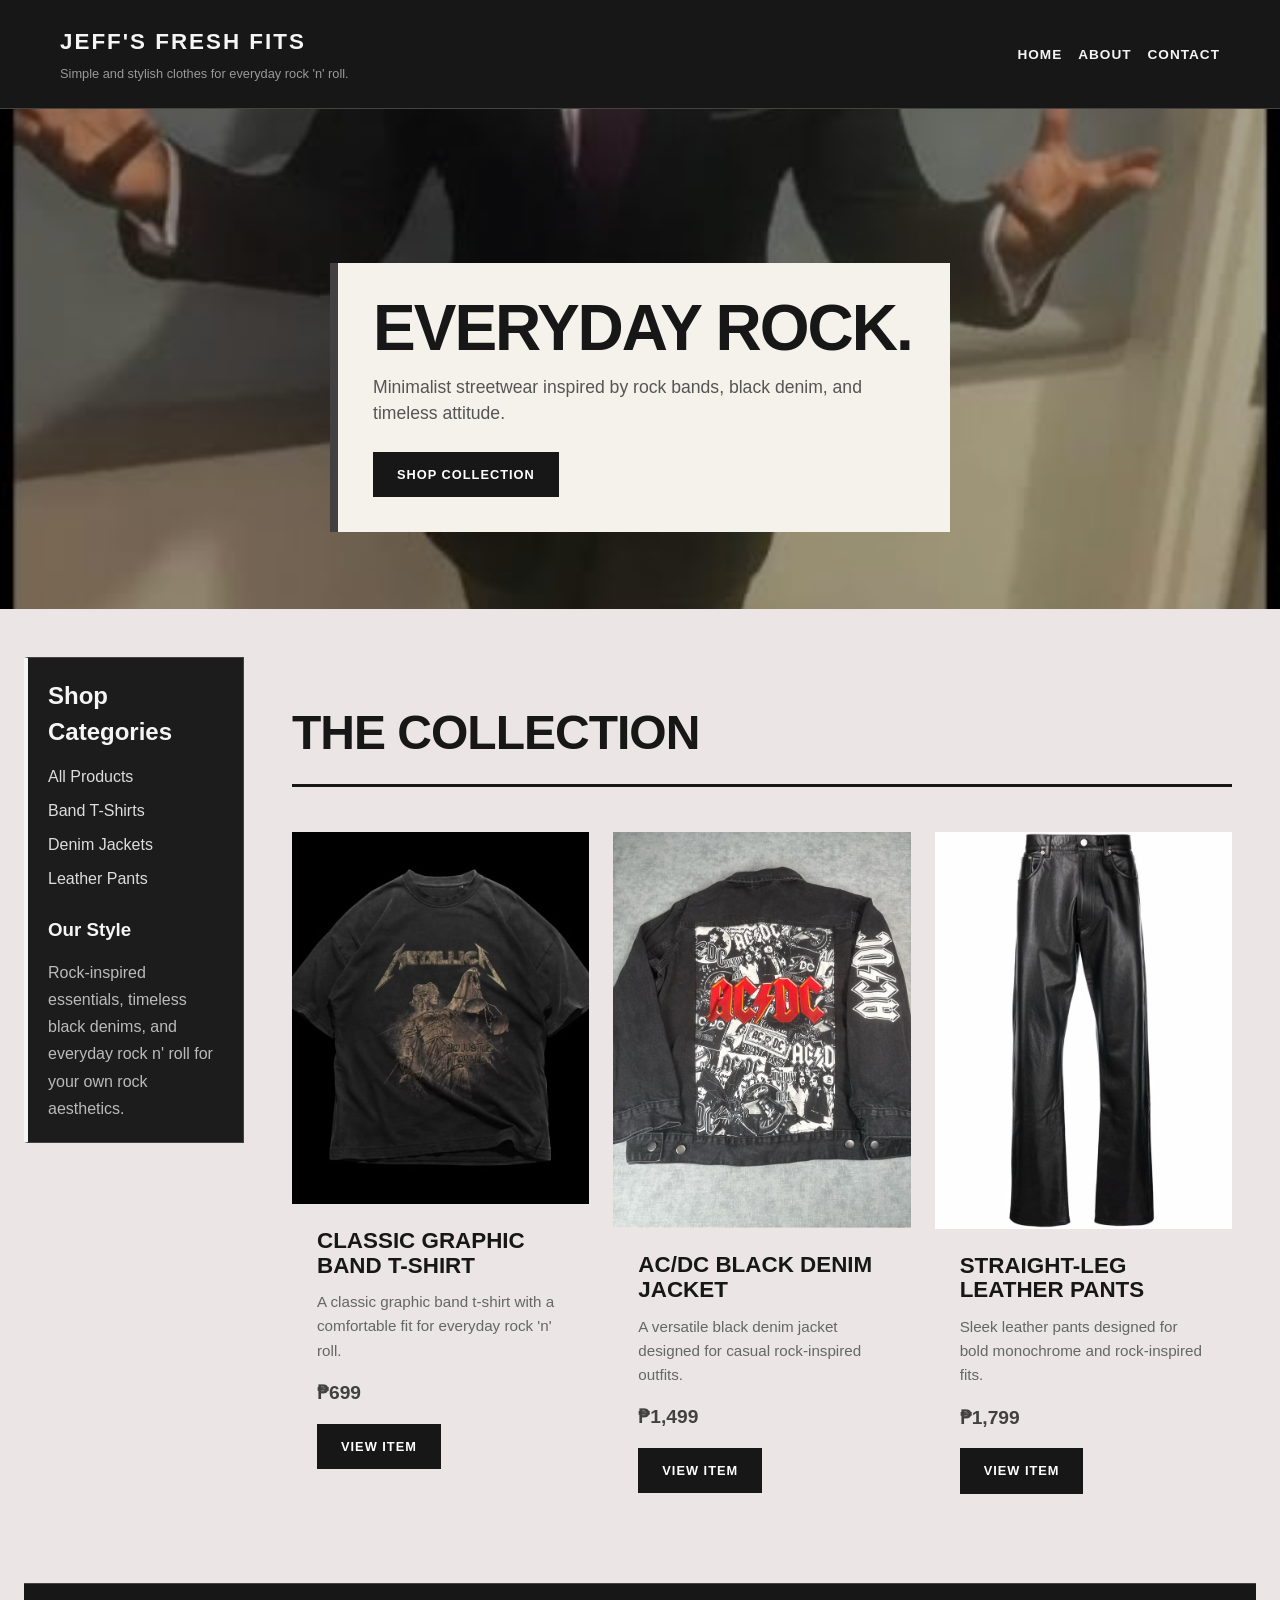
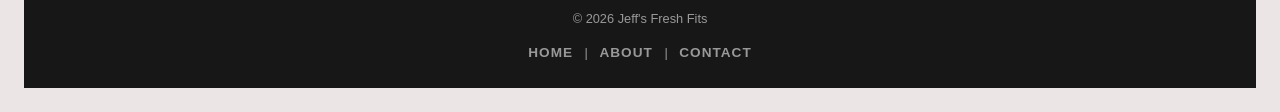
==== commit 8677b1b8: "added grid layout and made it mobile first" ====
--- a/index.html
+++ b/index.html
@@ -13,6 +13,7 @@
 
 
 <body>
+
 
 
 <header class="site-header">
@@ -34,6 +35,7 @@
 
         </nav>
 
+
 </header>
 
     <section class="hero">
@@ -53,7 +55,24 @@
 
     </section>
 
-    <main>
+<div class="page">
+    
+<aside class="sidebar">
+        <h2>Shop Categories</h2>
+        <ul>
+            <li><a href="#" onclick="filterProducts('all'); return false;">All Products</a></li>
+            <li><a href="#" onclick="filterProducts('shirts'); return false;">Band T-Shirts</a></li>
+            <li><a href="#" onclick="filterProducts('jackets'); return false;">Denim Jackets</a></li>
+            <li><a href="#" onclick="filterProducts('pants'); return false;">Leather Pants</a></li>
+        </ul>
+
+        <h3>Our Style</h3>
+        <p>
+            Rock-inspired essentials, timeless black denims,
+            and everyday rock n' roll for your own rock aesthetics.
+        </p>
+    </aside>
+<main>
 
         <h2 class="section-title" id="shop">
             The Collection
@@ -61,7 +80,7 @@
 
         <section class="product-grid">
 
-            <article class="product-card">
+            <article class="product-card shirts" id="shirts">
                     <img src="images/band.jpg"
                     alt="Classic Graphic Band T-Shirt"
                 >
@@ -87,9 +106,9 @@
 
             </article>
 
-            <article class="product-card">
-                <img
-                    src="images/Denim.jpg"
+            <article class="product-card jackets" id="jackets">
+                
+                <img src="images/Denim.jpg"
                     alt="AC/DC Black Denim Jacket"
                 >
                 <div class="card-content">
@@ -112,7 +131,7 @@
 
             </article>
 
-            <article class="product-card">
+            <article class="product-card pants" id="pants">
 
                 <img
                     src="images/pants.jpg"
@@ -157,5 +176,19 @@
         </nav>
 
     </footer>
+</div>
 </body>
+<script>
+function filterProducts(category) {
+    const products = document.querySelectorAll('.product-card');
+
+    products.forEach(product => {
+        if (category === 'all' || product.classList.contains(category)) {
+            product.style.display = '';
+        } else {
+            product.style.display = 'none';
+        }
+    });
+}
+</script>
 </html>
--- a/style.css
+++ b/style.css
@@ -94,15 +94,15 @@
 
 main {
     max-width: 1200px;
-    margin: 0 auto;
+     margin: 0 auto;
     padding: 80px 6%;
 }
 
 
-/*HOME PAGE*/
+    /*HOME PAGE*/
 
 .hero {
-    min-height: 550px;
+    min-height: 400px;
     background-image:
         linear-gradient(
             rgba(0, 0, 0, 0.35),
@@ -484,11 +484,7 @@
 .message a:hover {
     background: #474646;
 }
-
-
-/*FORMS*/
-
-form {
+    form {
     max-width: 700px;
     margin: 40px auto;
 }
@@ -597,6 +593,7 @@
   display: flex;
   flex-wrap: wrap;
   gap: 24px;
+  width: 100%;
 }
 
 .product-card {
@@ -679,7 +676,7 @@
 .back a:hover {
     background: var(--brand);
 }
-
+    
 /*ORDER FORM*/
 
 .order-form {
@@ -833,12 +830,13 @@
 /*NAVIGATION*/
 
 .site-header nav ul {
+    display: flex;
+    flex-wrap: wrap;
+    justify-content: center;
+    gap: 16px;
     list-style: none;
     padding: 0;
     margin: 0;
-
-    display: flex;
-    gap: 30px;
 }
 
 .site-header nav li {
@@ -858,98 +856,266 @@
     color: var(--brand);
 }
 
-/*RESPONSIVE DESIGN*/
-
-@media (max-width: 800px) {
-    header {
-        flex-direction: column;
-        gap: 20px;
+.products {
+    grid-template-columns: minmax(0, 1fr);
+    gap: 24px;
+    min-width: 0;
+}
+
+.product-grid {
+    display: flex;
+    flex-wrap: wrap;
+    gap: 24px;
+    width: 100%;
+    min-width: 0;
+}
+
+.product-card {
+    flex: 1 1 240px;
+    min-width: 0;
+    max-width: 100%;
+}
+
+.product-card img,
+.card img,
+.product-photo img,
+.photo img {
+    max-width: 100%;
+}
+
+.product-card img {
+    display: block;
+    height: auto;
+}
+
+.hero {
+    min-height: 420px;
+    padding: 20px;
+}
+
+.hero-text {
+    width: 100%;
+    padding: 24px;
+}
+
+.hero-text h2 {
+    font-size: clamp(2rem, 8vw, 2.8rem);
+}
+
+.section-title {
+    font-size: clamp(2rem, 7vw, 2.5rem);
+}
+
+.intro h2 {
+    font-size: clamp(2rem, 8vw, 2.7rem);
+}
+
+.product-intro h2 {
+    font-size: clamp(2rem, 7vw, 2.5rem);
+}
+
+.about-me,
+.values,
+.page > main .details {
+    grid-template-columns: minmax(0, 1fr);
+}
+
+.page > main .details {
+    display: grid;
+}
+
+.photo img {
+    height: 400px;
+}
+
+.story,
+.contact-card,
+.order-form {
+    padding: 24px;
+}
+
+.contact-card {
+    width: 100%;
+}
+
+.order-form {
+    margin: 40px auto 30px;
+}
+
+.details {
+    min-width: 0;
+}
+
+table {
+    display: block;
+    max-width: 100%;
+    overflow-x: auto;
+}
+
+/* SIDEBAR */
+.sidebar {
+    display: block;
+    box-sizing: border-box;
+    width: 100%;
+    min-width: 0;
+    padding: 20px;
+    background: var(--card-background, #1c1c1c);
+    border: 1px solid var(--border-color, #444);
+    border-left: 4px solid var(--light-text, #f5f5f5);
+    color: var(--light-text, #f5f5f5);
+}
+
+.sidebar h2,
+.sidebar h3 {
+    color: var(--light-text, #f5f5f5);
+    margin-bottom: 15px;
+}
+
+.sidebar ul {
+    list-style: none;
+    padding-left: 0;
+    margin-bottom: 25px;
+}
+
+.sidebar li {
+    margin-bottom: 10px;
+}
+
+.sidebar a {
+    color: #ddd;
+    text-decoration: none;
+    overflow-wrap: anywhere;
+}
+
+.sidebar p {
+    color: #bbb;
+    line-height: 1.7;
+}
+
+/* MOBILE-FIRST PAGE LAYOUT */
+.page {
+    display: grid;
+    grid-template-columns: minmax(0, 1fr);
+    grid-template-areas:
+        "masthead"
+        "main"
+        "side"
+        "foot";
+    gap: 8px;
+    width: 100%;
+    max-width: 1400px;
+    margin: 0 auto;
+    padding: 0 12px;
+}
+
+/* Assign page sections */
+.page > header {
+    grid-area: masthead;
+}
+
+.page > main {
+    grid-area: main;
+    width: 100%;
+    max-width: none;
+    min-width: 0;
+    margin: 0;
+}
+
+.page > aside {
+    grid-area: side;
+    width: 100%;
+    align-self: start;
+    height: fit-content;
+    min-width: 0;
+    margin-bottom: 0;
+    padding-bottom: 20px;
+}
+
+.page > footer {
+    grid-area: foot;
+}
+
+@media (min-width: 700px) {
+    .page {
+        grid-template-columns: 220px minmax(0, 1fr);
+        grid-template-areas:
+            "masthead masthead"
+            "side     main"
+            "foot     foot";
+        gap: 24px;
+        padding: 24px;
+    }
+
+    .page > header.site-header {
+        flex-direction: row;
+        align-items: center;
+        text-align: left;
+        padding: 25px 30px;
+    }
+
+    .site-header nav ul {
+        justify-content: flex-end;
+        gap: 16px;
+    }
+
+    .page > main {
+        padding: 40px 24px;
     }
 
     .products {
-        grid-template-columns: 1fr;
+        grid-template-columns: repeat(2, minmax(0, 1fr));
     }
 
     .hero {
-        min-height: 450px;
-        padding: 25px;
+        min-height: 500px;
+        padding: 6%;
     }
 
     .hero-text {
-        padding: 25px;
+        max-width: 620px;
+        padding: 35px;
     }
 
     .hero-text h2 {
-        font-size: 2.8rem;
+        font-size: 3.2rem;
+    }
+
+    .about-me {
+        grid-template-columns: 40% 60%;
+    }
+
+    .values {
+        grid-template-columns: repeat(3, minmax(0, 1fr));
+    }
+
+    .page > main .details {
+        grid-template-columns: 1fr 1fr;
+    }
+
+    .contact-card {
+        padding: 40px;
+    }
+
+    .story {
+        padding: 40px;
+    }
+
+    .order-form {
+        padding: 40px;
+    }
+}
+
+/* Restore the original three-column product look on wider screens. */
+@media (min-width: 1000px) {
+    .products {
+        grid-template-columns: repeat(3, minmax(0, 1fr));
+    }
+
+    .hero-text h2 {
+        font-size: 4rem;
     }
 
     .section-title {
-        font-size: 2.2rem;
-    }
-}
-
-@media (max-width: 700px) {
-    header {
-        padding: 20px;
-        flex-direction: column;
-        gap: 20px;
-    }
-
-    nav ul {
-        text-align: center;
-    }
-
-    nav li {
-        margin-left: 10px;
-        margin-right: 10px;
-    }
-
-    main {
-        padding: 50px 20px;
-    }
-
-    .products h2 {
-        font-size: 2rem;
-    }
-
-    .intro h2 {
-        font-size: 2.7rem;
-    }
-
-    .contact-card {
-        padding: 30px;
-    }
-
-    .details {
-        grid-template-columns: 1fr;
-    }
-
-    .about-me {
-        grid-template-columns: 1fr;
-    }
-
-    .photo img {
-        height: 400px;
-    }
-
-    .story {
-        padding: 30px;
-    }
-
-    .values {
-        grid-template-columns: 1fr;
-    }
-
-    .product-intro h2 {
-        font-size: 2.5rem;
-    }
-
-    .product-photo img {
-        height: 400px;
-    }
-
-    .order-form {
-        padding: 30px 20px;
-        margin: 50px 20px 30px;
-    }
-}
+        font-size: 3rem;
+    }
+}
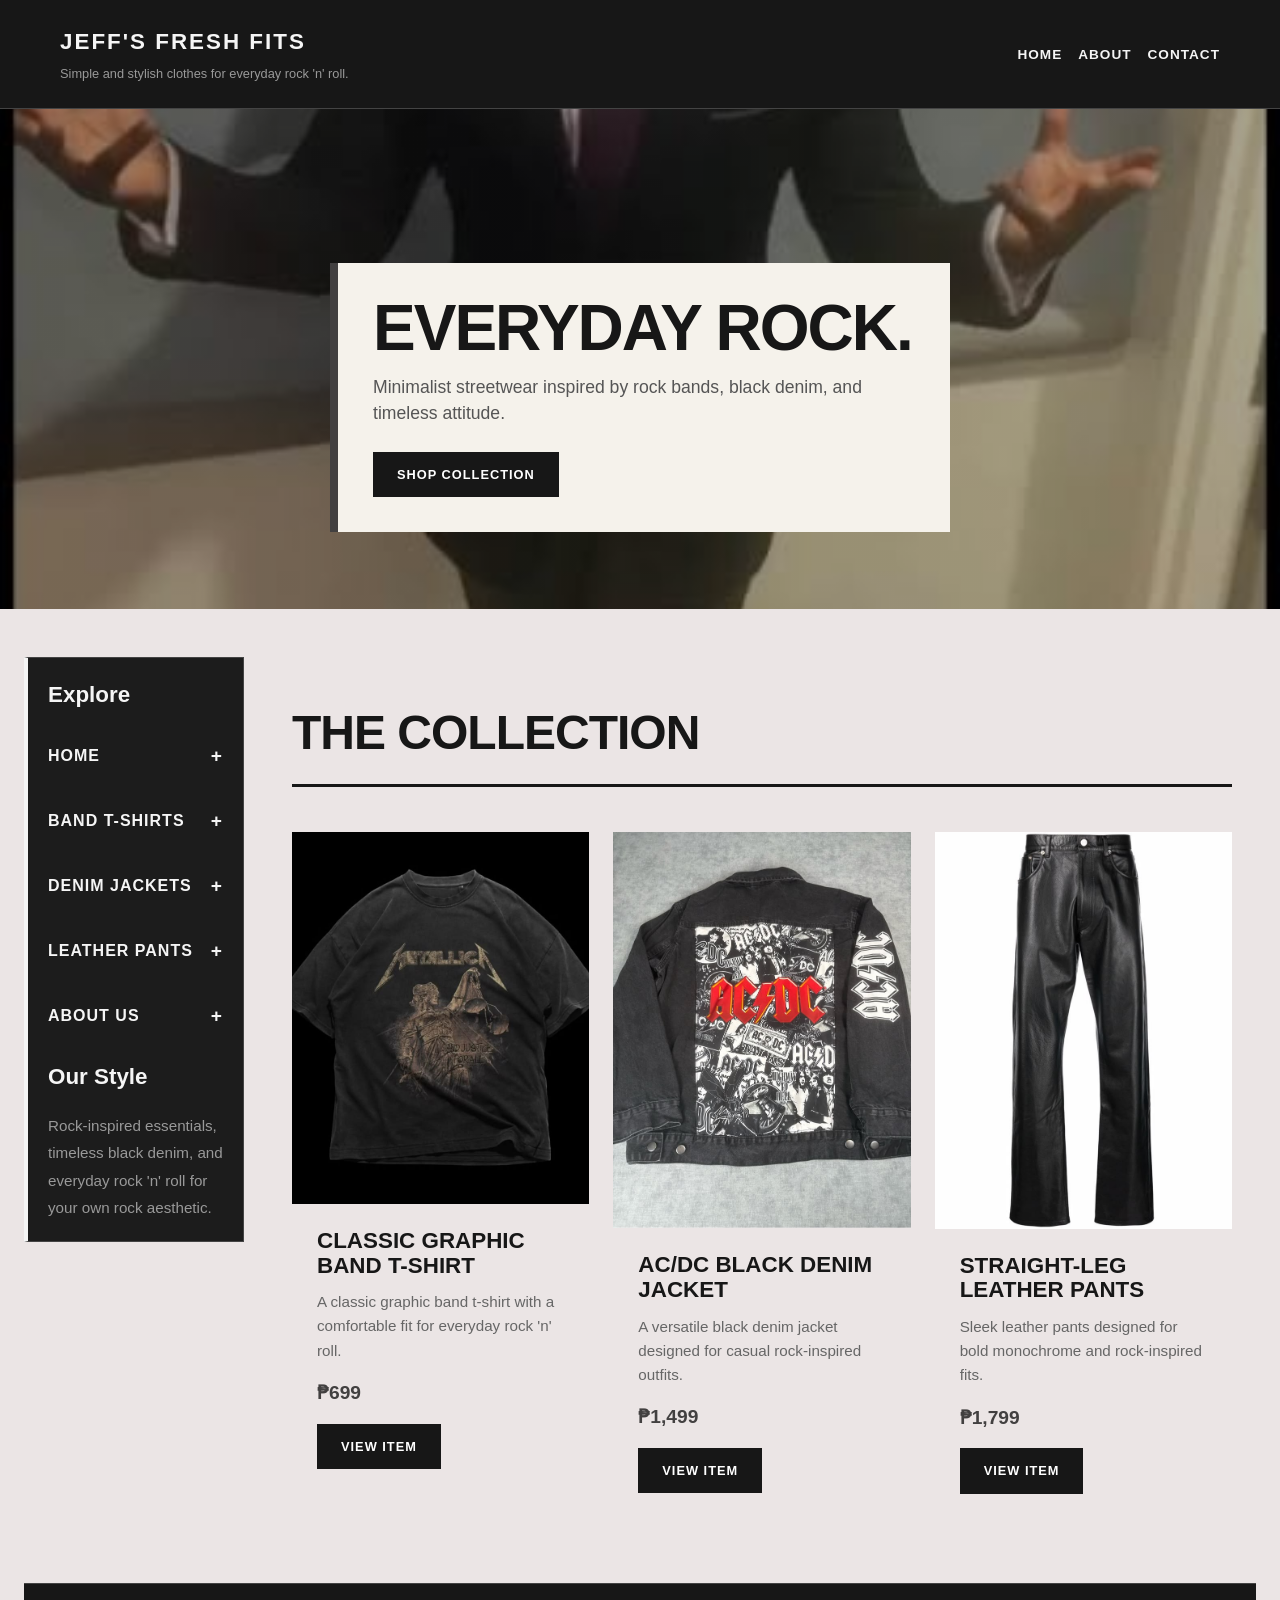
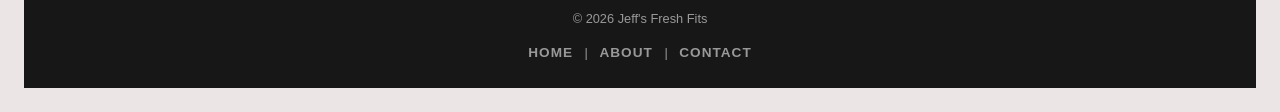
==== commit ca4b7b22: "added a collapsible sidebar" ====
--- a/index.html
+++ b/index.html
@@ -58,20 +58,59 @@
 <div class="page">
     
 <aside class="sidebar">
-        <h2>Shop Categories</h2>
-        <ul>
-            <li><a href="#" onclick="filterProducts('all'); return false;">All Products</a></li>
-            <li><a href="#" onclick="filterProducts('shirts'); return false;">Band T-Shirts</a></li>
-            <li><a href="#" onclick="filterProducts('jackets'); return false;">Denim Jackets</a></li>
-            <li><a href="#" onclick="filterProducts('pants'); return false;">Leather Pants</a></li>
-        </ul>
-
-        <h3>Our Style</h3>
-        <p>
-            Rock-inspired essentials, timeless black denims,
-            and everyday rock n' roll for your own rock aesthetics.
-        </p>
-    </aside>
+
+    <h2>Explore</h2>
+
+    <button class="sidebar-toggle" aria-expanded="false"
+        aria-controls="home-links">
+        Home <span class="arrow">+</span>
+    </button>
+    <ul class="sidebar-links" id="home-links" hidden>
+        <li><a href="index.html">Home Page</a></li>
+        <li><a href="index.html#shop">Our Collection</a></li>
+    </ul>
+
+    <button class="sidebar-toggle" aria-expanded="false"
+        aria-controls="shirt-links">
+        Band T-Shirts <span class="arrow">+</span>
+    </button>
+    <ul class="sidebar-links" id="shirt-links" hidden>
+        <li><a href="products/graphic-band-shirt.html">Graphic Band Shirt</a></li>
+    </ul>
+
+    <button class="sidebar-toggle" aria-expanded="false"
+        aria-controls="jacket-links">
+        Denim Jackets <span class="arrow">+</span>
+    </button>
+    <ul class="sidebar-links" id="jacket-links" hidden>
+        <li><a href="products/accdc-denim-jacket.html">AC/DC Denim Jacket</a></li>
+    </ul>
+
+    <button class="sidebar-toggle" aria-expanded="false"
+        aria-controls="pants-links">
+        Leather Pants <span class="arrow">+</span>
+    </button>
+    <ul class="sidebar-links" id="pants-links" hidden>
+        <li><a href="products/leather-pants.html">Leather Pants</a></li>
+    </ul>
+
+    <button class="sidebar-toggle" aria-expanded="false"
+        aria-controls="about-links">
+        About Us <span class="arrow">+</span>
+    </button>
+    <ul class="sidebar-links" id="about-links" hidden>
+        <li><a href="about.html">About Jeff's Fresh Fits</a></li>
+        <li><a href="contact.html">Contact Us</a></li>
+    </ul>
+
+    <h2 class="sidebar-subtitle">Our Style</h2>
+
+    <p>
+        Rock-inspired essentials, timeless black denim, and
+        everyday rock 'n' roll for your own rock aesthetic.
+    </p>
+
+</aside>
 <main>
 
         <h2 class="section-title" id="shop">
@@ -179,16 +218,22 @@
 </div>
 </body>
 <script>
-function filterProducts(category) {
-    const products = document.querySelectorAll('.product-card');
-
-    products.forEach(product => {
-        if (category === 'all' || product.classList.contains(category)) {
-            product.style.display = '';
-        } else {
-            product.style.display = 'none';
+
+document.querySelectorAll(".sidebar-toggle").forEach(button => {
+    button.addEventListener("click", () => {
+        const isExpanded = button.getAttribute("aria-expanded") === "true";
+        const targetId = button.getAttribute("aria-controls");
+        const links = document.getElementById(targetId);
+        const arrow = button.querySelector(".arrow");
+
+        button.setAttribute("aria-expanded", String(!isExpanded));
+        links.hidden = isExpanded;
+
+        if (arrow) {
+            arrow.textContent = isExpanded ? "+" : "−";
         }
     });
-}
+});
+
 </script>
 </html>
--- a/style.css
+++ b/style.css
@@ -992,6 +992,70 @@
     line-height: 1.7;
 }
 
+.sidebar h2 {
+    color: var(--light-text);
+    font-size: 1.4rem;
+    letter-spacing: 0;
+    text-transform: none;
+    margin-bottom: 12px;
+}
+
+.sidebar-toggle {
+    display: flex;
+    justify-content: space-between;
+    align-items: center;
+    width: 100%;
+    padding: 9px 0;
+    background: transparent;
+    border: none;
+    color: var(--light-text);
+    font-family: inherit;
+    font-size: 1rem;
+    text-align: left;
+    cursor: pointer;
+}
+
+.sidebar-toggle:hover {
+    color: var(--brand-hover);
+}
+
+.sidebar-toggle .arrow {
+    font-size: 1.2rem;
+    margin-left: 10px;
+}
+
+.sidebar-links {
+    list-style: none;
+    padding: 0 0 8px 12px;
+    margin: 0;
+}
+
+.sidebar-links li {
+    margin: 8px 0;
+}
+
+.sidebar-links a {
+    color: var(--muted-grey);
+    text-decoration: none;
+    font-size: 0.95rem;
+}
+
+.sidebar-links a:hover {
+    color: var(--brand-hover);
+}
+
+.sidebar-subtitle {
+    margin-top: 24px;
+}
+
+.sidebar p {
+    color: var(--muted-grey);
+    font-size: 0.95rem;
+    line-height: 1.8;
+    margin-top: 18px;
+}
+
+
 /* MOBILE-FIRST PAGE LAYOUT */
 .page {
     display: grid;
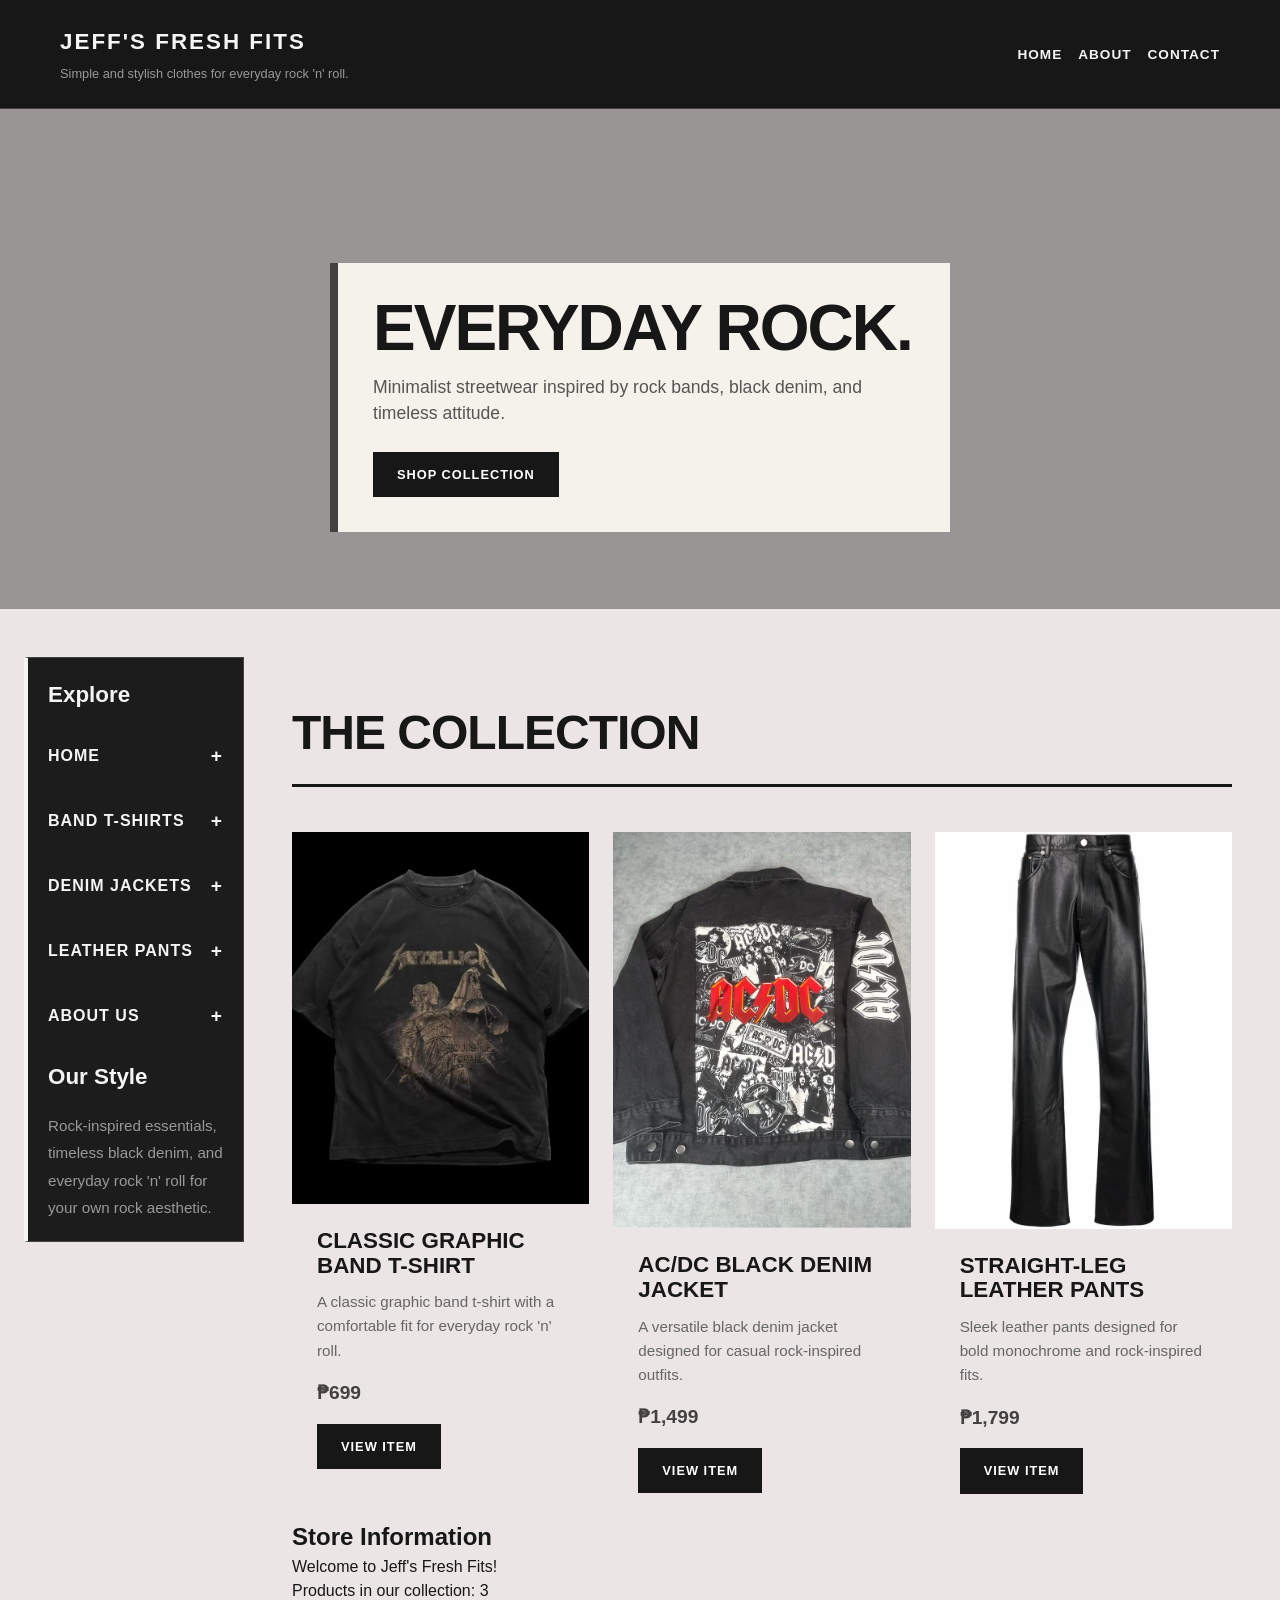
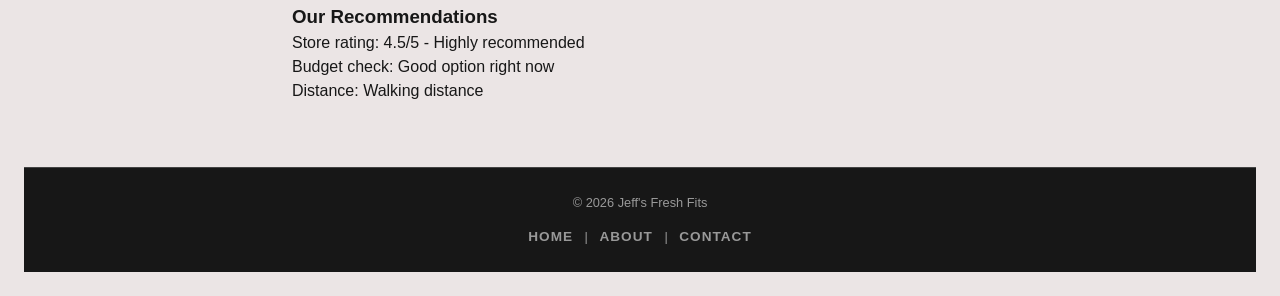
==== commit e2a62a03: "added script.js, rating label, budget check & distant note" ====
--- a/index.html
+++ b/index.html
@@ -19,7 +19,7 @@
 <header class="site-header">
 
     <div class="brand">
-        <h1>Jeff's Fresh Fits</h1>
+        <h1 id="store-name">Jeff's Fresh Fits</h1>
         <p>Simple and stylish clothes for everyday rock 'n' roll.</p>
     </div>
 
@@ -199,14 +199,29 @@
             </article>
 
         </section>
+            
+        <section class="store-info">
+                <h2>Store Information</h2>
+
+                <p>Welcome to <span id="store-display">Jeff's Fresh Fits</span>!</p>
+
+                <p>Products in our collection: <span id="product-count">0</span></p>
+
+                <h3>Our Recommendations</h3>
+
+                <p>Store rating: <span id="rating-result"></span></p>
+
+                <p>Budget check: <span id="budget-result"></span></p>
+
+                <p>Distance: <span id="distance-result"></span></p>
+        </section>
+
 
     </main>
 
     <footer>
 
-        <p>
-            © 2026 Jeff's Fresh Fits
-        </p>
+        <p id="copyright"></p>
 
         <nav>
             <a href="index.html">Home</a> |
@@ -216,24 +231,6 @@
 
     </footer>
 </div>
+<script src="script.js"></script>
 </body>
-<script>
-
-document.querySelectorAll(".sidebar-toggle").forEach(button => {
-    button.addEventListener("click", () => {
-        const isExpanded = button.getAttribute("aria-expanded") === "true";
-        const targetId = button.getAttribute("aria-controls");
-        const links = document.getElementById(targetId);
-        const arrow = button.querySelector(".arrow");
-
-        button.setAttribute("aria-expanded", String(!isExpanded));
-        links.hidden = isExpanded;
-
-        if (arrow) {
-            arrow.textContent = isExpanded ? "+" : "−";
-        }
-    });
-});
-
-</script>
 </html>
--- a/style.css
+++ b/style.css
@@ -107,8 +107,7 @@
         linear-gradient(
             rgba(0, 0, 0, 0.35),
             rgba(0, 0, 0, 0.35)
-        ),
-        url("clothes.jpg");
+        );
     background-size: cover;
     background-position: center;
     display: flex;
@@ -1055,8 +1054,8 @@
     margin-top: 18px;
 }
 
-
 /* MOBILE-FIRST PAGE LAYOUT */
+
 .page {
     display: grid;
     grid-template-columns: minmax(0, 1fr);
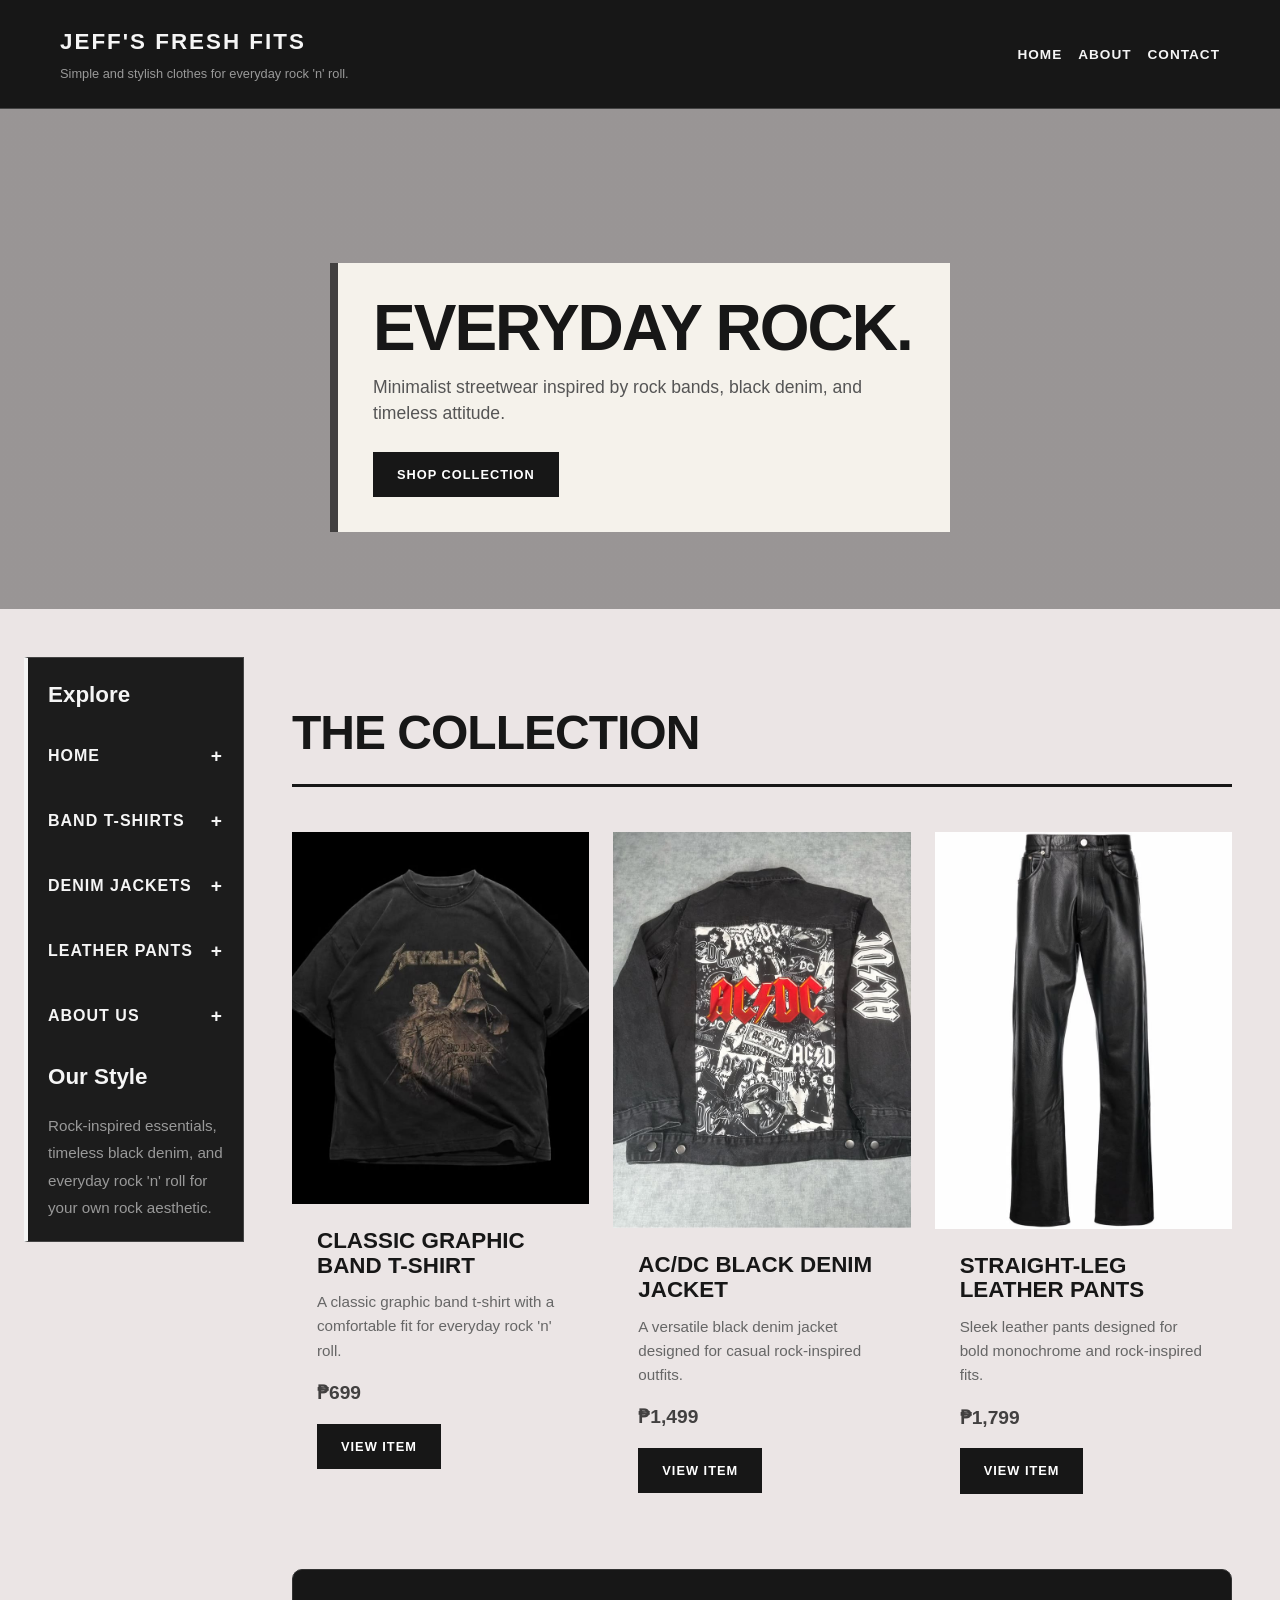
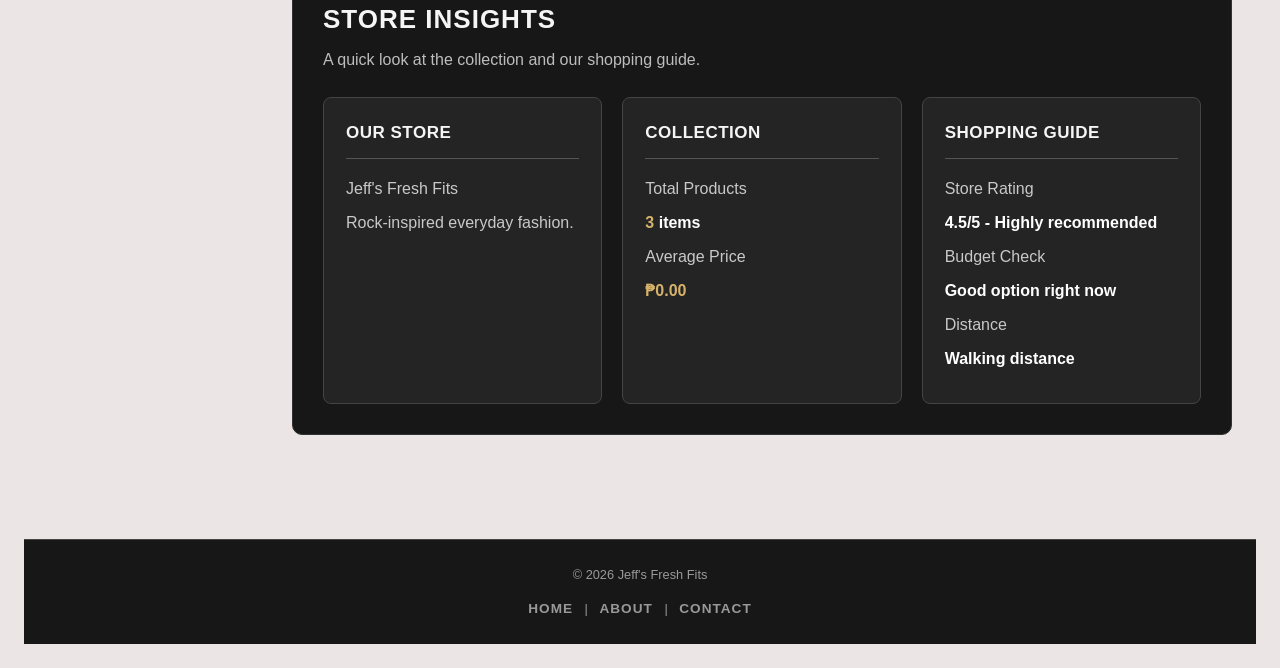
==== commit 8407ecfe: "fixed the css of the rating label, budget check and distance note" ====
--- a/index.html
+++ b/index.html
@@ -200,24 +200,44 @@
 
         </section>
             
-        <section class="store-info">
-                <h2>Store Information</h2>
-
-                <p>Welcome to <span id="store-display">Jeff's Fresh Fits</span>!</p>
-
-                <p>Products in our collection: <span id="product-count">0</span></p>
-
-                <h3>Our Recommendations</h3>
-
-                <p>Store rating: <span id="rating-result"></span></p>
-
-                <p>Budget check: <span id="budget-result"></span></p>
-
-                <p>Distance: <span id="distance-result"></span></p>
+      
+        <section class="shop-insights">
+            <h2>Store Insights</h2>
+                <p class="insights-description">A quick look at the collection and our shopping guide.</p>
+
+            <div class="insights-grid">
+
+            <div class="insight-card">
+                <h3>Our Store</h3>
+                <p id="store-display">Jeff's Fresh Fits</p>
+                <p>Rock-inspired everyday fashion.</p>
+            </div>
+
+            <div class="insight-card">
+                <h3>Collection</h3>
+                <p>Total Products</p>
+                <p class="insight-value">
+                <span id="product-count">0</span> items</p>
+                <p>Average Price</p>
+                <p class="insight-value">
+                <span id="average-price">₱0.00</span>
+                </p>
+            </div>
+
+            <div class="insight-card">
+                <h3>Shopping Guide</h3>
+                <p>Store Rating</p>
+                <p class="insight-value" id="rating-result"></p>
+                <p>Budget Check</p>
+                <p class="insight-value" id="budget-result"></p>
+                <p>Distance</p>
+                <p class="insight-value" id="distance-result"></p>
+             </div>
+
         </section>
 
 
-    </main>
+</main>
 
     <footer>
 
--- a/style.css
+++ b/style.css
@@ -1098,6 +1098,71 @@
     grid-area: foot;
 }
 
+
+/* STORE INSIGHTS SECTION */
+.shop-insights {
+    width: 100%;
+    box-sizing: border-box;
+    margin: 50px 0 40px;
+    padding: 30px;
+    background: #171717;
+    color: #f5f5f5;
+    border: 1px solid #333;
+    border-radius: 10px;
+}
+
+.shop-insights h2 {
+    margin: 0 0 8px;
+    font-size: 26px;
+    text-transform: uppercase;
+    letter-spacing: 1px;
+}
+
+.insights-description {
+    margin-bottom: 25px;
+    color: #bdbdbd;
+    line-height: 1.6;
+}
+
+.insights-grid {
+    display: grid;
+    grid-template-columns: repeat(3, minmax(0, 1fr));
+    gap: 20px;
+}
+
+.insight-card {
+    min-width: 0;
+    padding: 22px;
+    background: #242424;
+    border: 1px solid #444;
+    border-radius: 8px;
+    overflow-wrap: anywhere;
+}
+
+.insight-card h3 {
+    margin: 0 0 18px;
+    padding-bottom: 12px;
+    border-bottom: 1px solid #555;
+    font-size: 17px;
+    text-transform: uppercase;
+    letter-spacing: 0.5px;
+}
+
+.insight-card p {
+    margin: 10px 0;
+    color: #c9c9c9;
+    line-height: 1.5;
+}
+
+.insight-card .insight-value {
+    color: #fff;
+    font-weight: 600;
+}
+
+.insight-value span {
+    color: #d6b36a;
+}
+
 @media (min-width: 700px) {
     .page {
         grid-template-columns: 220px minmax(0, 1fr);
@@ -1168,7 +1233,6 @@
     }
 }
 
-/* Restore the original three-column product look on wider screens. */
 @media (min-width: 1000px) {
     .products {
         grid-template-columns: repeat(3, minmax(0, 1fr));
@@ -1181,4 +1245,26 @@
     .section-title {
         font-size: 3rem;
     }
+}
+
+@media (max-width: 900px) {
+    .insights-grid {
+        grid-template-columns: repeat(2, minmax(0, 1fr));
+    }
+}
+
+@media (max-width: 600px) {
+    .shop-insights {
+        padding: 20px;
+        margin-top: 35px;
+    }
+
+    .insights-grid {
+        grid-template-columns: 1fr;
+        gap: 15px;
+    }
+
+    .insight-card {
+        padding: 18px;
+    }
 }
